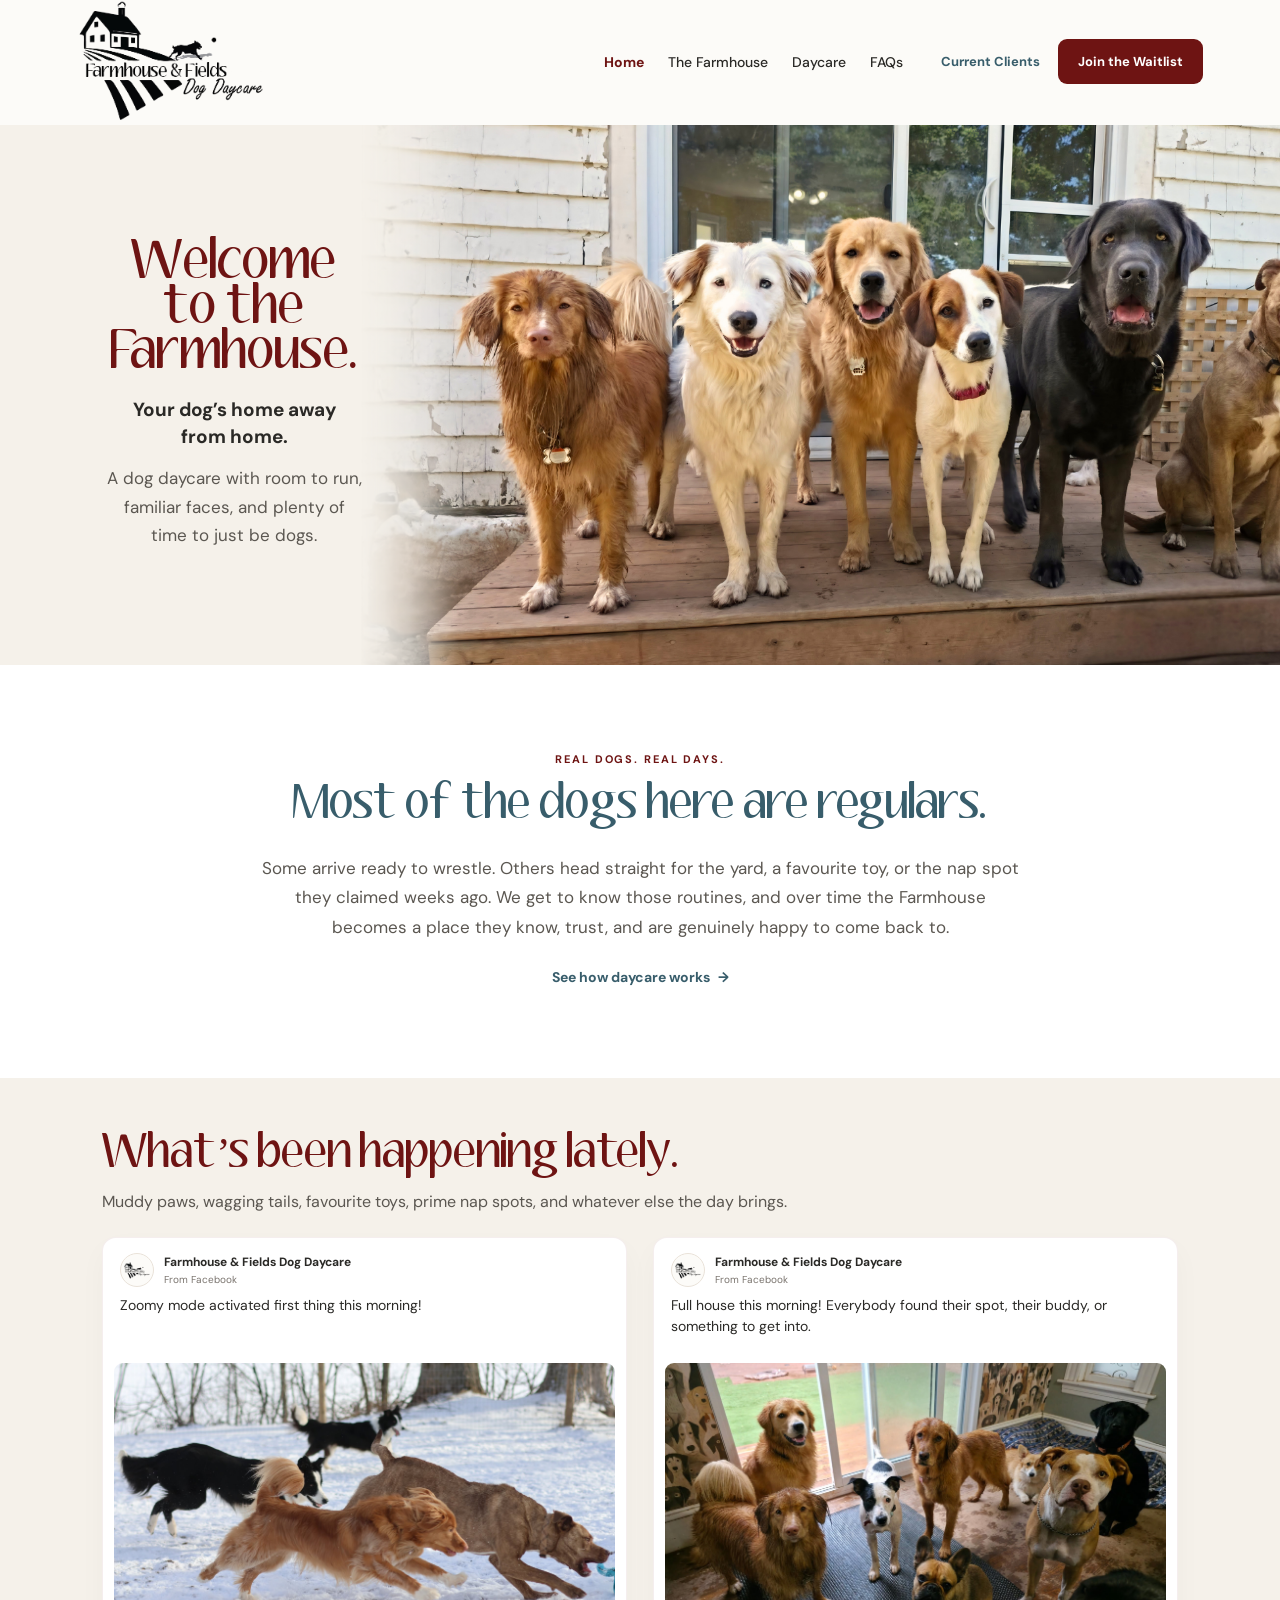
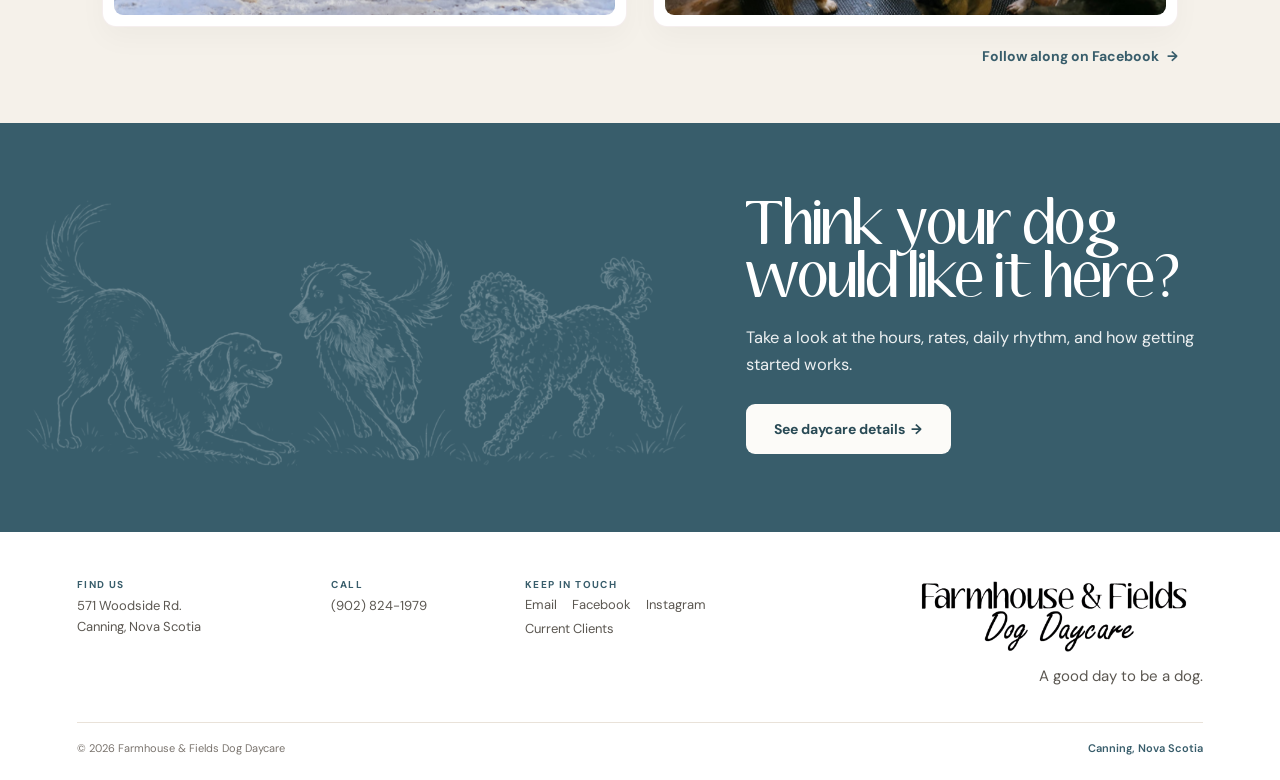
==== index.html @ 459fa7ce "Final" ====
<!DOCTYPE html>
<html lang="en">
<head>
  <meta charset="UTF-8">

  <meta
    name="viewport"
    content="width=device-width, initial-scale=1.0"
  >

  <title>Farmhouse & Fields Dog Daycare | Canning, Nova Scotia</title>

  <meta
    name="description"
    content="Farmhouse & Fields Dog Daycare in Canning, Nova Scotia. Your dog's home away from home, with room to run, familiar faces, and plenty of time to just be dogs."
  >

  <link rel="preconnect" href="https://fonts.googleapis.com">
  <link rel="preconnect" href="https://fonts.gstatic.com" crossorigin>

  <link
    href="https://fonts.googleapis.com/css2?family=DM+Sans:opsz,wght@9..40,400;9..40,500;9..40,600;9..40,700&display=swap"
    rel="stylesheet"
  >

  <style>

    /* =========================================================
       BRAND
    ========================================================= */

    @font-face {
      font-family: "Aubrey";
      src: url("fonts/AUBREY1__.woff2") format("woff2");
      font-style: normal;
      font-weight: 400;
      font-display: swap;
    }

    :root {
      --wine: #6E1413;
      --wine-dark: #55100F;

      --river: #385D6B;
      --river-dark: #294A55;

      --oat: #E7DDCD;
      --oat-soft: #F5F1EA;

      --warm-white: #FCFBF8;
      --white: #FFFFFF;

      --ink: #2A2926;
      --body: #5B5751;
      --muted: #7A746E;

      --border: #E9E2D9;

      --max: 1320px;
    }


    /* =========================================================
       RESET
    ========================================================= */

    * {
      box-sizing: border-box;
    }

    html {
      scroll-behavior: smooth;
    }

    body {
      margin: 0;

      background: var(--warm-white);
      color: var(--ink);

      font-family: "DM Sans", sans-serif;
      font-size: 16px;

      -webkit-font-smoothing: antialiased;
      text-rendering: optimizeLegibility;
    }

    img {
      display: block;
      max-width: 100%;
    }

    a {
      color: inherit;
    }

    button {
      font: inherit;
    }

    .container {
      width: min(88%, var(--max));
      margin: 0 auto;
    }


    /* =========================================================
       SHARED
    ========================================================= */

    .eyebrow {
      margin: 0 0 16px;

      color: var(--river);

      font-size: 11px;
      line-height: 1.2;
      font-weight: 700;

      letter-spacing: 0.17em;
      text-transform: uppercase;
    }

    .text-link {
      display: inline-flex;
      align-items: center;
      gap: 8px;

      color: var(--river);

      font-size: 14px;
      font-weight: 700;

      text-decoration: none;
    }

    .text-link span {
      transition: transform 0.18s ease;
    }

    .text-link:hover,
    .text-link:focus-visible {
      color: var(--wine);
    }

    .text-link:hover span,
    .text-link:focus-visible span {
      transform: translateX(4px);
    }


    /* =========================================================
       HEADER
    ========================================================= */

    .site-header {
      position: sticky;
      top: 0;
      z-index: 1000;

      background: rgba(252, 251, 248, 0.98);

      border-bottom: 1px solid transparent;

      transition:
        border-color 0.2s ease,
        box-shadow 0.2s ease;
    }

    .site-header.scrolled {
      border-color: rgba(233, 226, 217, 0.92);

      box-shadow:
        0 7px 25px rgba(42, 41, 38, 0.045);
    }

    .nav-wrap {
      width: min(88%, var(--max));
      min-height: 98px;

      margin: 0 auto;

      display: flex;
      align-items: center;
      gap: 28px;

      transition: min-height 0.2s ease;
    }

    .site-header.scrolled .nav-wrap {
      min-height: 80px;
    }

    .brand-logo {
      flex: 0 0 auto;

      display: flex;
      align-items: center;

      text-decoration: none;
    }

    .brand-logo img {
      width: 190px;
      height: auto;

      transition: width 0.2s ease;
    }

    .site-header.scrolled .brand-logo img {
      width: 170px;
    }


    /* =========================================================
       DESKTOP NAV
    ========================================================= */

    .main-nav {
      margin-left: auto;

      display: flex;
      align-items: center;
      gap: 4px;
    }

    .nav-link {
      padding: 11px 10px;

      color: var(--ink);

      font-size: 14px;
      font-weight: 500;

      text-decoration: none;
    }

    .nav-link:hover,
    .nav-link:focus-visible,
    .nav-link.active {
      color: var(--wine);
      font-weight: 700;
    }

    .nav-actions {
      display: flex;
      align-items: center;
      gap: 18px;
    }

    .client-link {
      color: var(--river);

      font-size: 13px;
      font-weight: 700;

      text-decoration: none;
      white-space: nowrap;
    }

    .client-link:hover,
    .client-link:focus-visible {
      color: var(--wine);
    }

    .waitlist-button {
      min-height: 45px;
      padding: 0 20px;

      display: inline-flex;
      align-items: center;
      justify-content: center;

      border-radius: 9px;

      background: var(--wine);
      color: #fff;

      font-size: 13px;
      font-weight: 700;

      text-decoration: none;
      white-space: nowrap;

      transition:
        background 0.18s ease,
        transform 0.18s ease;
    }

    .waitlist-button:hover,
    .waitlist-button:focus-visible {
      background: var(--wine-dark);
      transform: translateY(-1px);
    }


    /* =========================================================
       MOBILE NAV
    ========================================================= */

    .menu-toggle {
      display: none;

      width: 44px;
      height: 44px;

      margin-left: auto;
      padding: 0;

      border: 0;
      background: transparent;

      cursor: pointer;

      align-items: center;
      justify-content: center;
      flex-direction: column;

      gap: 5px;
    }

    .menu-toggle span {
      width: 21px;
      height: 2px;

      border-radius: 10px;

      background: var(--ink);

      transition:
        transform 0.22s ease,
        opacity 0.22s ease;
    }

    .menu-toggle.open span:nth-child(1) {
      transform: translateY(7px) rotate(45deg);
    }

    .menu-toggle.open span:nth-child(2) {
      opacity: 0;
    }

    .menu-toggle.open span:nth-child(3) {
      transform: translateY(-7px) rotate(-45deg);
    }

    .mobile-menu {
      max-height: 0;
      overflow: hidden;
      opacity: 0;

      background: var(--warm-white);

      transition:
        max-height 0.35s ease,
        opacity 0.22s ease;
    }

    .mobile-menu.open {
      max-height: 700px;
      opacity: 1;
    }

    .mobile-menu-inner {
      width: 89%;
      margin: 0 auto;
      padding: 5px 0 28px;
    }

    .mobile-menu a {
      display: block;

      padding: 15px 2px;

      border-bottom: 1px solid var(--border);

      color: var(--ink);

      font-size: 17px;
      font-weight: 500;

      text-decoration: none;
    }

    .mobile-menu .mobile-client {
      margin-top: 8px;

      border-bottom: 0;

      color: var(--river);
      font-weight: 700;
    }

    .mobile-menu .mobile-waitlist {
      margin-top: 8px;
      padding: 15px 20px;

      border: 0;
      border-radius: 10px;

      background: var(--wine);
      color: #fff;

      text-align: center;
      font-weight: 700;
    }


    /* =========================================================
       HERO
    ========================================================= */

    .home-hero {
      position: relative;

      min-height: 540px;

      overflow: hidden;

      background: var(--oat-soft);
    }

    .hero-image-wrap {
      position: absolute;
      inset: 0;

      overflow: hidden;
    }

    .hero-image {
      width: 100%;
      height: 100%;

      object-fit: cover;
      object-position: center 48%;
    }

    .hero-copy {
      position: relative;
      z-index: 2;

      width: min(88%, var(--max));
      min-height: 540px;

      margin: 0 auto;

      display: flex;
      align-items: center;
    }

    .hero-copy-inner {
      width: 28%;
      max-width: 340px;

      padding: 48px 0;

      text-align: center;
    }

    .hero-title {
      margin: 0;

      color: var(--wine);

      font-family: "Aubrey", serif;
      font-size: clamp(48px, 3.45vw, 59px);
      font-weight: 400;
      line-height: 0.94;
    }

    .hero-title span,
    .hero-tagline span,
    .hero-description span {
      display: block;
    }

    .hero-tagline {
      margin: 22px 0 0;

      color: var(--ink);

      font-size: 19px;
      line-height: 1.4;
      font-weight: 700;
    }

    .hero-description {
      max-width: 325px;

      margin: 14px auto 0;

      color: var(--body);

      font-size: 17px;
      line-height: 1.67;
    }


    /* =========================================================
       REGULARS
    ========================================================= */

    .regulars-section {
      padding: 88px 0 92px;

      background: #fff;

      scroll-margin-top: 95px;
    }

    .regulars-inner {
      width: min(88%, 1100px);

      margin: 0 auto;

      text-align: center;
    }

    .regulars-section .eyebrow {
      margin-bottom: 17px;

      color: var(--wine);
    }

    .regulars-title {
      max-width: 1000px;

      margin: 0 auto;

      color: var(--river);

      font-family: "Aubrey", serif;
      font-size: clamp(43px, 3vw, 51px);
      font-weight: 400;
      line-height: 1;

      white-space: nowrap;
    }

    .regulars-story {
      max-width: 760px;

      margin: 28px auto 0;
    }

    .regulars-story p {
      margin: 0;

      color: var(--body);

      font-size: 17px;
      line-height: 1.75;
    }

    .regulars-link {
      margin-top: 25px;

      display: flex;
      justify-content: center;
    }


    /* =========================================================
       SOCIAL
    ========================================================= */

    .social-section {
      padding: 56px 0 58px;

      background: var(--oat-soft);

      scroll-margin-top: 95px;
    }

    .social-heading {
      width: min(84%, 1120px);

      margin: 0 auto 23px;
    }

    .social-heading .eyebrow {
      margin-bottom: 11px;
    }

    .social-title {
      max-width: 720px;

      margin: 0;

      color: var(--wine);

      font-family: "Aubrey", serif;
      font-size: clamp(42px, 3.2vw, 51px);
      font-weight: 400;
      line-height: 0.97;
    }

    .social-description {
      max-width: 720px;

      margin: 14px 0 0;

      color: var(--body);

      font-size: 16px;
      line-height: 1.6;
    }


    /* =========================================================
       SOCIAL CARDS
    ========================================================= */

    .social-grid {
      width: min(84%, 1120px);

      margin: 0 auto;

      display: grid;
      grid-template-columns: repeat(2, minmax(0, 1fr));

      gap: 26px;

      align-items: stretch;
    }

    .social-post {
      height: 390px;

      display: grid;

      grid-template-rows:
        auto
        68px
        minmax(0, 1fr);

      overflow: hidden;

      border: 1px solid rgba(110, 20, 19, 0.07);
      border-radius: 14px;

      background: #fff;

      box-shadow:
        0 12px 28px rgba(42, 41, 38, 0.03);
    }

    .social-post:nth-child(2) {
      margin-top: 0 !important;
    }

    .social-head {
      padding: 15px 17px 8px;

      display: flex;
      align-items: center;

      gap: 10px;
    }

    .social-avatar {
      width: 34px;
      height: 34px;

      flex: 0 0 34px;

      display: flex;
      align-items: center;
      justify-content: center;

      overflow: hidden;

      border: 1px solid var(--border);
      border-radius: 50%;

      background: var(--warm-white);
    }

    .social-avatar img {
      width: 26px;
      height: auto;
    }

    .social-name {
      margin: 0;

      color: var(--ink);

      font-size: 12px;
      font-weight: 700;
      line-height: 1.3;
    }

    .social-source {
      margin: 2px 0 0;

      color: var(--muted);

      font-size: 10px;
      line-height: 1.3;
    }

    .social-caption {
      margin: 0;

      padding: 0 17px 10px;

      display: flex;
      align-items: flex-start;

      color: var(--ink);

      font-size: 14px;
      line-height: 1.45;
    }

    .social-image {
      width: calc(100% - 22px);
      height: calc(100% - 11px);

      margin: 0 11px 11px;

      overflow: hidden;

      border-radius: 9px;
    }

    .social-image img {
      width: 100%;
      height: 100%;

      object-fit: cover;
    }

    .social-bottom-link {
      width: min(84%, 1120px);

      margin: 20px auto 0;

      display: flex;
      justify-content: flex-end;
    }


    /* =========================================================
       CTA
    ========================================================= */

    .final-cta {
      position: relative;

      overflow: hidden;

      background: var(--river);
      color: #fff;

      scroll-margin-top: 95px;
    }

    .final-cta-inner {
      position: relative;
      z-index: 3;

      width: min(88%, 1180px);
      min-height: 340px;

      margin: 0 auto;
      padding: 44px 0;

      display: grid;
      grid-template-columns: minmax(0, 1.05fr) minmax(420px, 0.95fr);
      gap: 42px;
      align-items: center;
    }

    .final-cta-art {
      min-width: 0;
      display: flex;
      align-items: flex-end;
      justify-content: flex-start;
      align-self: stretch;
    }

    .final-cta-copy {
      max-width: 560px;
      min-width: 0;
    }

    .final-cta h2 {
      max-width: 560px;

      margin: 0;

      color: #fff;

      font-family: "Aubrey", serif;
      font-size: clamp(46px, 3.2vw, 57px);
      font-weight: 400;
      line-height: 0.98;
    }

    .final-cta h2 span {
      display: block;
    }

    .final-cta p {
      max-width: 620px;

      margin: 17px 0 0;

      color: rgba(255, 255, 255, 0.9);

      font-size: 16px;
      line-height: 1.65;
    }

    .final-cta-actions {
      width: fit-content;

      margin-top: 24px;

      display: block;
    }

    .cta-button {
      width: auto;
      min-width: 185px;
      min-height: 50px;
      padding: 0 20px;

      display: inline-flex;
      align-items: center;
      justify-content: center;

      border-radius: 9px;

      background: var(--warm-white);
      color: var(--river-dark);

      font-size: 14px;
      font-weight: 700;

      text-decoration: none;
      white-space: nowrap;

      transition:
        background 0.18s ease,
        transform 0.18s ease;
    }

    .cta-button:hover,
    .cta-button:focus-visible {
      background: #fff;

      transform: translateY(-1px);
    }

    .cta-link {
      width: 100%;
      min-height: 46px;
      padding: 0 18px;

      display: inline-flex;
      align-items: center;
      justify-content: center;
      gap: 8px;

      border: 1px solid rgba(255,255,255,0.30);
      border-radius: 9px;

      color: #fff;

      font-size: 14px;
      font-weight: 700;

      text-decoration: none;
      white-space: nowrap;
    }

    .cta-link span {
      transition: transform 0.18s ease;
    }

    .cta-link:hover,
    .cta-link:focus-visible {
      background: rgba(255,255,255,0.08);
    }

    .cta-link:hover span,
    .cta-link:focus-visible span {
      transform: translateX(4px);
    }


    /* =========================================================
       CTA DOG ART
    ========================================================= */

    .cta-dogs {
      width: 100%;
      max-width: 610px;
      height: auto;

      margin: 0 0 -8px -18px;

      opacity: 0.32;
      filter: brightness(0) invert(1);

      pointer-events: none;
      user-select: none;
    }


    /* =========================================================
       FOOTER
    ========================================================= */

    .site-footer {
      padding: 46px 0 25px;

      background: #fff;
    }

    .footer-main {
      display: grid;
      grid-template-columns: 1.65fr 0.85fr;

      gap: 90px;

      align-items: start;
    }

    .footer-brand {
      justify-self: end;
      text-align: right;
    }

    .footer-brand-logo {
      width: 250px;
      height: auto;

      margin-left: auto;
    }

    .footer-tagline {
      margin: 18px 0 0;

      color: var(--ink);

      font-family: "DM Sans", sans-serif;
      font-size: 18px;
      font-weight: 600;
      line-height: 1.35;
    }

    .footer-details {
      display: grid;
      grid-template-columns: 1.1fr 0.8fr 1.2fr;

      gap: 30px;
    }

    .footer-detail-label {
      display: block;

      margin-bottom: 5px;

      color: var(--river);

      font-size: 10px;
      font-weight: 700;

      letter-spacing: 0.14em;
      text-transform: uppercase;
    }

    .footer-detail-value,
    .footer-detail-value a {
      color: var(--body);

      font-size: 13px;
      line-height: 1.55;

      text-decoration: none;
    }

    .footer-detail-value a:hover,
    .footer-detail-value a:focus-visible {
      color: var(--wine);
    }

    .footer-links {
      display: flex;
      flex-wrap: wrap;

      gap: 7px 15px;
    }

    .footer-links a {
      color: var(--body);

      font-size: 13px;

      text-decoration: none;
    }

    .footer-links a:hover,
    .footer-links a:focus-visible {
      color: var(--wine);
    }

    .footer-bottom {
      margin-top: 34px;
      padding-top: 18px;

      display: flex;
      justify-content: space-between;

      gap: 20px;

      border-top: 1px solid var(--border);

      color: var(--muted);

      font-size: 11px;
    }

    .footer-bottom-location {
      color: var(--river);
      font-weight: 600;
    }


    /* =========================================================
       LAPTOP
    ========================================================= */

    @media (max-width: 1120px) {

      .main-nav,
      .nav-actions {
        display: none;
      }

      .menu-toggle {
        display: flex;
      }

      .nav-wrap,
      .site-header.scrolled .nav-wrap {
        min-height: 82px;
      }

      .brand-logo img,
      .site-header.scrolled .brand-logo img {
        width: 170px;
      }

      .hero-copy-inner {
        width: 31%;
      }

      .regulars-title {
        white-space: normal;
      }

      .regulars-inner,
      .social-heading,
      .social-grid,
      .social-bottom-link {
        width: 88%;
      }

      .social-post {
        height: 370px;
      }

      .final-cta-inner {
        width: 88%;
        grid-template-columns: minmax(0, 1fr) minmax(390px, 0.95fr);
        gap: 34px;
      }

      .cta-dogs {
        max-width: 540px;
        margin-left: -28px;
        opacity: 0.29;
      }

      .footer-main {
        gap: 55px;
      }

      .footer-details {
        grid-template-columns: 1fr 1fr;
      }

    }


    /* =========================================================
       TABLET
    ========================================================= */

    @media (max-width: 830px) {

      .home-hero {
        min-height: auto;

        display: flex;
        flex-direction: column;

        background: var(--oat-soft);
      }

      .hero-copy {
        order: 1;

        width: 88%;
        min-height: auto;

        padding: 50px 0 42px;

        justify-content: center;
      }

      .hero-copy-inner {
        width: 100%;
        max-width: 520px;

        padding: 0;
      }

      .hero-title {
        font-size: 57px;
      }

      .hero-image-wrap {
        order: 2;

        position: relative;
        inset: auto;

        width: 100%;
        height: 380px;
      }

      .hero-image {
        object-fit: cover;
        object-position: 68% center;
      }

      .regulars-section {
        padding: 78px 0 82px;
      }

      .regulars-inner {
        width: 86%;
      }

      .regulars-title {
        white-space: normal;
      }

      .social-heading,
      .social-grid,
      .social-bottom-link {
        width: 86%;
      }

      .social-grid {
        grid-template-columns: repeat(2, minmax(0, 1fr));

        gap: 18px;
      }

      .social-post {
        height: 360px;
      }

      .final-cta-inner {
        width: 82%;
        min-height: 0;

        padding: 48px 0 0;

        grid-template-columns: 1fr;
        gap: 24px;
      }

      .final-cta-copy {
        max-width: 620px;
      }

      .final-cta-art {
        order: 2;
        justify-content: center;
      }

      .cta-dogs {
        width: min(92vw, 560px);
        max-width: none;
        margin: 0 auto -8px;
        opacity: 0.25;
      }

      .footer-main {
        grid-template-columns: 1fr;

        gap: 34px;
      }

      .footer-brand {
        order: -1;
        justify-self: start;
        text-align: left;
      }

      .footer-brand-logo {
        margin-left: 0;
      }

      .footer-details {
        max-width: 700px;

        grid-template-columns: 1fr 1fr;
      }

    }


    /* =========================================================
       MOBILE
    ========================================================= */

    @media (max-width: 620px) {

      .container,
      .nav-wrap {
        width: 89%;
      }

      .nav-wrap,
      .site-header.scrolled .nav-wrap {
        min-height: 72px;
      }

      .brand-logo img,
      .site-header.scrolled .brand-logo img {
        width: 145px;
      }


      /* HERO */

      .hero-copy {
        width: 89%;

        padding: 40px 0 34px;
      }

      .hero-copy-inner {
        max-width: 330px;
      }

      .hero-title {
        font-size: 49px;
      }

      .hero-tagline {
        margin-top: 19px;

        font-size: 18px;
      }

      .hero-description {
        margin-top: 12px;

        font-size: 16px;
        line-height: 1.62;
      }

      .hero-image-wrap {
        height: clamp(245px, 67vw, 290px);
      }

      .hero-image {
        width: 100%;
        height: 100%;

        object-fit: cover;
        object-position: 77% center;
      }


      /* REGULARS */

      .regulars-section {
        padding: 64px 0 68px;

        scroll-margin-top: 76px;
      }

      .regulars-inner {
        width: 89%;

        text-align: left;
      }

      .regulars-section .eyebrow {
        margin-bottom: 12px;
      }

      .regulars-title {
        font-size: 40px;
        line-height: 0.98;

        white-space: normal;
      }

      .regulars-story {
        margin-top: 22px;
      }

      .regulars-story p {
        font-size: 16px;
        line-height: 1.68;
      }

      .regulars-link {
        margin-top: 22px;

        justify-content: flex-start;
      }


      /* SOCIAL */

      .social-section {
        padding: 52px 0 56px;

        scroll-margin-top: 76px;
      }

      .social-heading,
      .social-grid,
      .social-bottom-link {
        width: 89%;
      }

      .social-heading {
        margin-bottom: 20px;
      }

      .social-title {
        font-size: 41px;
        line-height: 0.98;
      }

      .social-description {
        margin-top: 13px;

        font-size: 16px;
        line-height: 1.6;
      }

      .social-grid {
        grid-template-columns: 1fr;

        gap: 18px;
      }

      .social-post {
        height: auto;

        grid-template-rows:
          auto
          auto
          210px;
      }

      .social-caption {
        padding-bottom: 13px;
      }

      .social-image {
        height: 199px;
      }

      .social-bottom-link {
        margin-top: 19px;

        justify-content: flex-start;
      }


      /* CTA */

      .final-cta {
        scroll-margin-top: 76px;
      }

      .final-cta-inner {
        width: 89%;

        min-height: 0;

        padding: 44px 0 0;

        display: grid;
        grid-template-columns: 1fr;
        gap: 22px;
      }

      .final-cta-copy {
        width: 100%;
        max-width: 350px;
      }

      .final-cta h2 {
        max-width: 340px;

        font-size: 39px;
        line-height: 1;

        letter-spacing: -0.01em;
      }

      .final-cta h2 span {
        display: inline;
      }

      .final-cta p {
        max-width: 335px;

        margin-top: 16px;

        font-size: 16px;
        line-height: 1.6;
      }

      .final-cta-actions {
        width: 100%;

        margin-top: 22px;

        display: block;
      }

      .cta-button {
        width: 100%;
      }


      /* MOBILE DOG ART */

      .cta-dogs {
        width: 118%;
        max-width: none;

        margin: 0 0 -6px -9%;

        opacity: 0.24;
      }


      /* FOOTER */

      .site-footer {
        padding: 38px 0 23px;
      }

      .footer-main {
        gap: 28px;
      }

      .footer-brand-logo {
        width: 225px;
      }

      .footer-tagline {
        margin-top: 15px;

        font-size: 17px;
      }

      .footer-details {
        grid-template-columns: 1fr 1fr;

        gap: 22px 18px;
      }

      .footer-details > div:last-child {
        grid-column: 1 / -1;
      }

      .footer-links {
        gap: 7px 14px;
      }

      .footer-bottom {
        margin-top: 27px;
        padding-top: 16px;

        flex-direction: column;

        gap: 6px;

        align-items: flex-start;
      }

    }


    /* =========================================================
       VERY SMALL MOBILE
    ========================================================= */

    @media (max-width: 390px) {

      .hero-title {
        font-size: 45px;
      }

      .regulars-title {
        font-size: 37px;
      }

      .social-title {
        font-size: 38px;
      }

      .final-cta h2 {
        font-size: 37px;
      }

      .footer-details {
        grid-template-columns: 1fr;
      }

      .footer-details > div:last-child {
        grid-column: auto;
      }

    }



    /* =========================================================
       CTA FINISHING TUNES
       Keep the narrow-desktop version intact, but give very wide
       screens and phones their own composition.
    ========================================================= */

    @media (min-width: 1280px) {

      .final-cta-inner {
        width: min(90%, 1320px);
        min-height: 370px;

        grid-template-columns:
          minmax(0, 1.16fr)
          minmax(470px, 0.84fr);

        gap: 54px;
      }

      .final-cta-art {
        justify-content: center;
      }

      .cta-dogs {
        width: 108%;
        max-width: 700px;

        margin:
          0
          0
          -10px
          -7%;

        opacity: 0.31;
      }

      .final-cta-copy {
        max-width: 575px;
      }

      .final-cta h2 {
        max-width: 575px;

        font-size: clamp(
          54px,
          3.25vw,
          62px
        );
      }

      .final-cta p {
        max-width: 500px;

        font-size: 16.5px;
      }

      .final-cta-actions {
        margin-top: 26px;
      }

      .cta-button {
        min-width: 205px;
      }

    }


    @media (max-width: 620px) {

      .final-cta-inner {
        width: 89%;

        padding:
          42px
          0
          0;

        gap: 26px;
      }

      .final-cta-copy {
        width: 100%;
        max-width: none;

        margin: 0 auto;

        text-align: center;
      }

      .final-cta h2 {
        max-width: 335px;

        margin: 0 auto;

        font-size: 42px;
        line-height: 0.98;
      }

      .final-cta h2 span {
        display: block;
      }

      .final-cta p {
        max-width: 330px;

        margin:
          16px
          auto
          0;

        font-size: 16px;
        line-height: 1.58;
      }

      .final-cta-actions {
        width: auto;

        margin:
          22px
          auto
          0;

        display: flex;
        justify-content: center;
      }

      .cta-button {
        width: auto;
        min-width: 215px;
      }

      .final-cta-art {
        width: 100%;

        justify-content: center;

        overflow: visible;
      }

      .cta-dogs {
        width: 128%;
        max-width: 520px;

        margin:
          0
          -14%
          -6px;

        opacity: 0.27;
      }

    }


    @media (max-width: 390px) {

      .final-cta h2 {
        max-width: 305px;

        font-size: 38px;
      }

      .final-cta p {
        max-width: 305px;
      }

      .cta-dogs {
        width: 136%;

        margin-left: -18%;
        margin-right: -18%;
      }

    }


    /* =========================================================
       ACCESSIBILITY
    ========================================================= */

    a:focus-visible,
    button:focus-visible {
      outline: 3px solid rgba(56, 93, 107, 0.42);
      outline-offset: 4px;
    }

    @media (prefers-reduced-motion: reduce) {

      *,
      *::before,
      *::after {
        scroll-behavior: auto !important;
        transition: none !important;
      }

    }

  
    /* FINAL SHARED FOOTER */
    .footer-main {
      display: grid !important;
      grid-template-columns: 1.65fr 0.85fr !important;
      gap: 76px !important;
      align-items: start !important;
    }

    .footer-brand {
      justify-self: end !important;
      text-align: right !important;
    }

    .footer-brand-logo {
      width: 300px !important;
      max-width: 100% !important;
      height: auto !important;
      margin-left: auto !important;
    }

    .footer-tagline {
      margin: 13px 0 0 !important;
      color: var(--body) !important;
      font-family: "DM Sans", sans-serif !important;
      font-size: 15px !important;
      font-weight: 400 !important;
      line-height: 1.45 !important;
    }

    @media (max-width: 830px) {
      .footer-main {
        grid-template-columns: 1fr !important;
        gap: 30px !important;
      }
      .footer-brand {
        order: -1;
        justify-self: start !important;
        text-align: left !important;
      }
      .footer-brand-logo {
        width: 250px !important;
        margin-left: 0 !important;
      }
    }

    @media (max-width: 620px) {
      .footer-brand-logo { width: 235px !important; }
      .footer-tagline { font-size: 14px !important; }
    }


    /* =========================================================
       DOG ART ALIGNMENT — CONSISTENT TEAL SECTIONS
    ========================================================= */
    @media (min-width: 761px) {
      .cta-dogs {
        margin-bottom: -18px;
      }
    }

    @media (max-width: 760px) {
      .cta-dogs {
        margin-bottom: -14px;
      }
    }

  

    /* =========================================================
       MOBILE FOOTER — FINAL POLISH
    ========================================================= */
    @media (max-width: 830px) {
      .site-footer {
        padding: 34px 0 22px !important;
      }

      .footer-main {
        grid-template-columns: 1fr !important;
        gap: 26px !important;
      }

      .footer-brand {
        order: -1 !important;
        width: 100% !important;
        justify-self: center !important;
        text-align: center !important;
      }

      .footer-brand-logo {
        width: 250px !important;
        max-width: 78vw !important;
        margin: 0 auto !important;
      }

      .footer-tagline {
        margin: 10px 0 0 !important;
        text-align: center !important;
        font-size: 14px !important;
        font-weight: 400 !important;
      }

      .footer-details {
        width: 100% !important;
        max-width: 520px !important;
        margin: 0 auto !important;
        grid-template-columns: 1fr 1fr !important;
        gap: 20px 24px !important;
      }

      .footer-details > div:last-child {
        grid-column: 1 / -1 !important;
        text-align: center !important;
      }

      .footer-details > div:last-child .footer-links {
        justify-content: center !important;
      }

      .footer-bottom {
        margin-top: 24px !important;
        padding-top: 15px !important;
        flex-direction: column !important;
        gap: 5px !important;
        align-items: center !important;
        text-align: center !important;
      }
    }

    @media (max-width: 430px) {
      .footer-brand-logo {
        width: 235px !important;
      }

      .footer-details {
        gap: 18px 14px !important;
      }

      .footer-detail-value,
      .footer-detail-value a,
      .footer-links a {
        font-size: 12px !important;
      }
    }

  
    /* =========================================================
       HOMEPAGE NOTICE
    ========================================================= */
    .site-notice{padding:11px 4%;color:#fff;text-align:center;font-size:14px;font-weight:700;line-height:1.45}.site-notice.notice-wine{background:var(--wine)}.site-notice.notice-river{background:var(--river)}.site-notice[hidden]{display:none!important}
    @media(max-width:760px){.site-notice{padding:10px 6%;font-size:12px}}

  </style>
</head>


<body>


  <!-- =======================================================
       HEADER
  ======================================================== -->

  <header
    class="site-header"
    id="siteHeader"
  >

    <div class="nav-wrap">

      <a
        href="index.html"
        class="brand-logo"
        aria-label="Farmhouse & Fields Dog Daycare home"
      >
        <img
          src="assets/farmhouseandfieldslogo.png"
          alt="Farmhouse & Fields Dog Daycare"
        >
      </a>


      <nav
        class="main-nav"
        aria-label="Main navigation"
      >

        <a
          href="index.html"
          class="nav-link active"
          aria-current="page"
        >
          Home
        </a>

        <a
          href="the-farmhouse.html"
          class="nav-link"
        >
          The Farmhouse
        </a>

        <a
          href="daycare.html"
          class="nav-link"
        >
          Daycare
        </a>

        <a
          href="faqs.html"
          class="nav-link"
        >
          FAQs
        </a>

      </nav>


      <div class="nav-actions">

        <a class="client-link" href="https://www.timetopet.com/portal" target="_blank" rel="noopener noreferrer">
          Current Clients
        </a>

        <a
          href="waitlist.html"
          class="waitlist-button"
        >
          Join the Waitlist
        </a>

      </div>


      <button
        class="menu-toggle"
        id="menuToggle"
        type="button"
        aria-expanded="false"
        aria-controls="mobileMenu"
        aria-label="Open menu"
      >
        <span></span>
        <span></span>
        <span></span>
      </button>

    </div>


    <div
      class="mobile-menu"
      id="mobileMenu"
    >

      <nav
        class="mobile-menu-inner"
        aria-label="Mobile navigation"
      >

        <a href="index.html">
          Home
        </a>

        <a href="the-farmhouse.html">
          The Farmhouse
        </a>

        <a href="daycare.html">
          Daycare
        </a>

        <a href="faqs.html">
          FAQs
        </a>

        <a class="mobile-client" href="https://www.timetopet.com/portal" target="_blank" rel="noopener noreferrer">
          Current Clients
        </a>

        <a
          href="waitlist.html"
          class="mobile-waitlist"
        >
          Join the Waitlist
        </a>

      </nav>

    </div>

  </header>

  <div class="site-notice notice-wine" data-site-if="notice.enabled" data-site-tone="notice.tone" hidden>
    <span data-site-text="notice.text">Important update</span>
  </div>


  <main>


    <!-- =====================================================
         HERO
    ====================================================== -->

    <section class="home-hero">

      <div class="hero-image-wrap">

        <img
          src="assets/doghero.png"
          alt="Dogs gathered together outside at Farmhouse & Fields Dog Daycare"
          class="hero-image"
        >

      </div>


      <div class="hero-copy">

        <div class="hero-copy-inner">

          <h1 class="hero-title">
            <span>Welcome</span>
            <span>to the</span>
            <span>Farmhouse.</span>
          </h1>

          <p class="hero-tagline">
            <span>Your dog’s home away</span>
            <span>from home.</span>
          </p>

          <p class="hero-description">
            <span>A dog daycare with room to run,</span>
            <span>familiar faces, and plenty of</span>
            <span>time to just be dogs.</span>
          </p>

        </div>

      </div>

    </section>


    <!-- =====================================================
         REGULARS
    ====================================================== -->

    <section class="regulars-section">

      <div class="regulars-inner">

        <p class="eyebrow">
          Real dogs. Real days.
        </p>

        <h2 class="regulars-title">
          Most of the dogs here are regulars.
        </h2>

        <div class="regulars-story">

          <p>
            Some arrive ready to wrestle. Others head straight for the yard, a favourite toy,
            or the nap spot they claimed weeks ago. We get to know those routines, and over
            time the Farmhouse becomes a place they know, trust, and are genuinely happy to
            come back to.
          </p>

          <div class="regulars-link">

            <a
              href="daycare.html"
              class="text-link"
            >
              See how daycare works
              <span aria-hidden="true">→</span>
            </a>

          </div>

        </div>

      </div>

    </section>


    <!-- =====================================================
         SOCIAL
    ====================================================== -->

    <section class="social-section">

      <div class="social-heading">

        <h2 class="social-title">
          What’s been happening lately.
        </h2>

        <p class="social-description">
          Muddy paws, wagging tails, favourite toys,
          prime nap spots, and whatever else the day brings.
        </p>

      </div>


      <div class="social-grid">


        <article class="social-post">

          <div class="social-head">

            <div class="social-avatar">

              <img
                src="assets/farmhouseandfieldslogo.png"
                alt=""
                aria-hidden="true"
              >

            </div>

            <div>

              <p class="social-name">
                Farmhouse & Fields Dog Daycare
              </p>

              <p class="social-source">
                From Facebook
              </p>

            </div>

          </div>


          <p class="social-caption" data-site-text="homepage.caption1">
            Zoomy mode activated first thing this morning!
          </p>


          <div class="social-image">

            <img
              src="assets/1.jpg"
              data-site-src="homepage.photo1"
              alt="Dogs playing together at Farmhouse & Fields Dog Daycare"
            >

          </div>

        </article>


        <article class="social-post">

          <div class="social-head">

            <div class="social-avatar">

              <img
                src="assets/farmhouseandfieldslogo.png"
                alt=""
                aria-hidden="true"
              >

            </div>

            <div>

              <p class="social-name">
                Farmhouse & Fields Dog Daycare
              </p>

              <p class="social-source">
                From Facebook
              </p>

            </div>

          </div>


          <p class="social-caption" data-site-text="homepage.caption2">
            Full house this morning! Everybody found their spot,
            their buddy, or something to get into.
          </p>


          <div class="social-image">

            <img
              src="assets/2.jpg"
              data-site-src="homepage.photo2"
              alt="A group of dogs together inside Farmhouse & Fields Dog Daycare"
            >

          </div>

        </article>

      </div>


      <div class="social-bottom-link">

        <a
          href="https://www.facebook.com/profile.php?id=61568074120165"
          data-site-href="contact.facebook"
          class="text-link"
          target="_blank"
          rel="noopener noreferrer"
        >
          Follow along on Facebook
          <span aria-hidden="true">→</span>
        </a>

      </div>

    </section>


    <!-- =====================================================
         CTA
    ====================================================== -->

    <section class="final-cta">

      <div class="final-cta-inner">

        <div class="final-cta-art">
          <img
            src="assets/dog3.png"
            alt=""
            class="cta-dogs"
            aria-hidden="true"
          >
        </div>

        <div class="final-cta-copy">

          <h2>
            <span>Think your dog</span>
            <span>would like it here?</span>
          </h2>

          <p>
            Take a look at the hours, rates, daily rhythm, and how getting started works.
          </p>

          <div class="final-cta-actions">
            <a
              href="daycare.html"
              class="cta-button"
            >
              See daycare details&nbsp; →
            </a>
          </div>

        </div>

      </div>

    </section>


  </main>


  <!-- =======================================================
       FOOTER
  ======================================================== -->

  <footer class="site-footer">
  <div class="container">
    <div class="footer-main">
      <div class="footer-details">
        <div>
          <span class="footer-detail-label">Find us</span>
          <div class="footer-detail-value"><span data-site-text="contact.address1">571 Woodside Rd.</span><br><span data-site-text="contact.address2">Canning, Nova Scotia</span></div>
        </div>
        <div>
          <span class="footer-detail-label">Call</span>
          <div class="footer-detail-value"><a href="tel:+19028241979" data-site-href="contact.phoneHref"><span data-site-text="contact.phoneDisplay">(902) 824-1979</span></a></div>
        </div>
        <div>
          <span class="footer-detail-label">Keep in touch</span>
          <div class="footer-links">
            <a href="mailto:farmhousefieldsdaycare@gmail.com" data-site-href="contact.email" data-site-href-prefix="mailto:">Email</a>
            <a href="https://www.facebook.com/profile.php?id=61568074120165" data-site-href="contact.facebook" target="_blank" rel="noopener noreferrer">Facebook</a>
            <a href="https://www.instagram.com/farmhousefieldsdogdaycare/" data-site-href="contact.instagram" target="_blank" rel="noopener noreferrer">Instagram</a>
            <a href="https://www.timetopet.com/portal" target="_blank" rel="noopener noreferrer">Current Clients</a>
          </div>
        </div>
      </div>

      <div class="footer-brand">
        <img src="assets/fandf2.png" alt="Farmhouse & Fields Dog Daycare" class="footer-brand-logo">
        <p class="footer-tagline">A good day to be a dog.</p>
      </div>
    </div>

    <div class="footer-bottom">
      <span>© <span id="currentYear"></span> Farmhouse &amp; Fields Dog Daycare</span>
      <span class="footer-bottom-location">Canning, Nova Scotia</span>
    </div>
  </div>
</footer>


  <!-- =======================================================
       JAVASCRIPT
  ======================================================== -->

    <script src="site-content.js"></script>
  <script src="site-runtime.js"></script>

<script>

    const menuToggle =
      document.getElementById("menuToggle");

    const mobileMenu =
      document.getElementById("mobileMenu");

    const siteHeader =
      document.getElementById("siteHeader");

    const currentYear =
      document.getElementById("currentYear");


    menuToggle.addEventListener("click", function () {

      const isOpen =
        mobileMenu.classList.toggle("open");

      menuToggle.classList.toggle(
        "open",
        isOpen
      );

      menuToggle.setAttribute(
        "aria-expanded",
        String(isOpen)
      );

      menuToggle.setAttribute(
        "aria-label",
        isOpen
          ? "Close menu"
          : "Open menu"
      );

    });


    mobileMenu
      .querySelectorAll("a")
      .forEach(function (link) {

        link.addEventListener("click", function () {

          mobileMenu.classList.remove("open");
          menuToggle.classList.remove("open");

          menuToggle.setAttribute(
            "aria-expanded",
            "false"
          );

          menuToggle.setAttribute(
            "aria-label",
            "Open menu"
          );

        });

      });


    function updateHeader() {

      siteHeader.classList.toggle(
        "scrolled",
        window.scrollY > 14
      );

    }


    updateHeader();


    window.addEventListener(
      "scroll",
      updateHeader,
      { passive: true }
    );


    currentYear.textContent =
      new Date().getFullYear();

  </script>


</body>
</html>
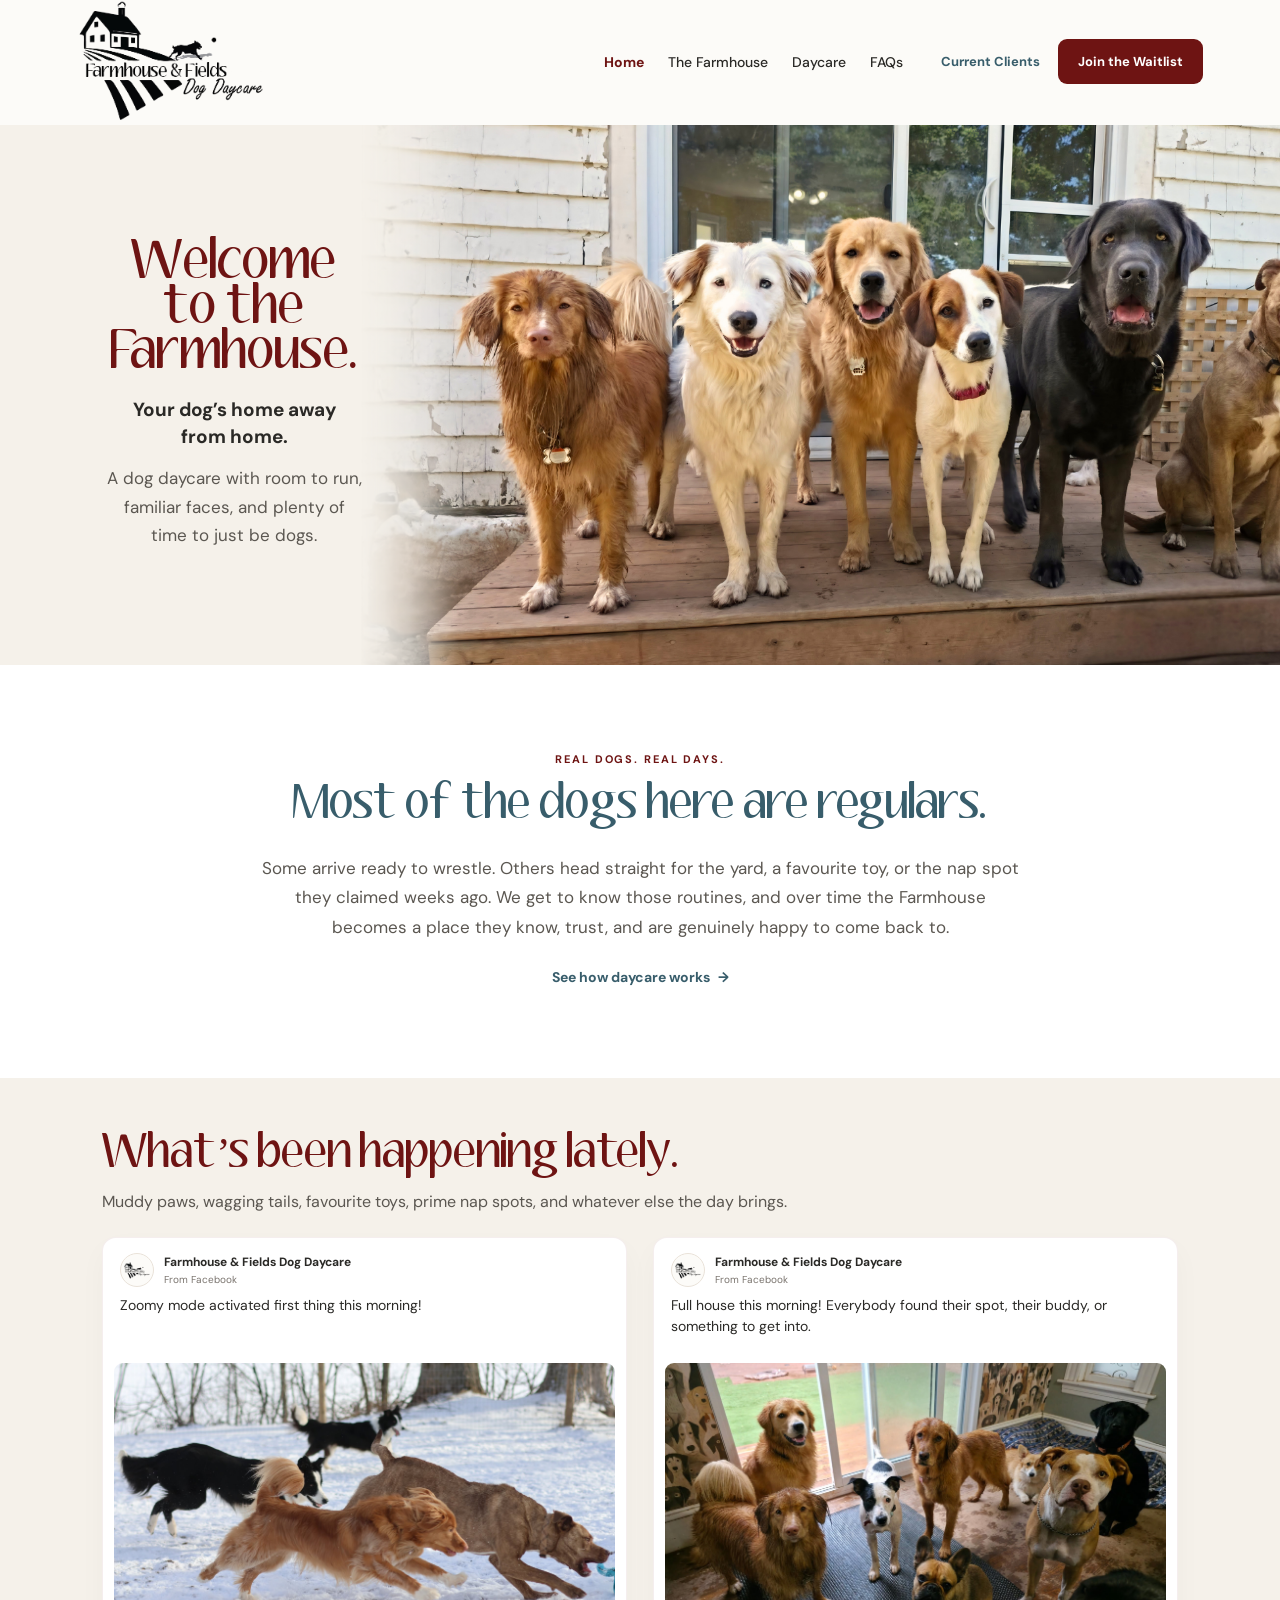
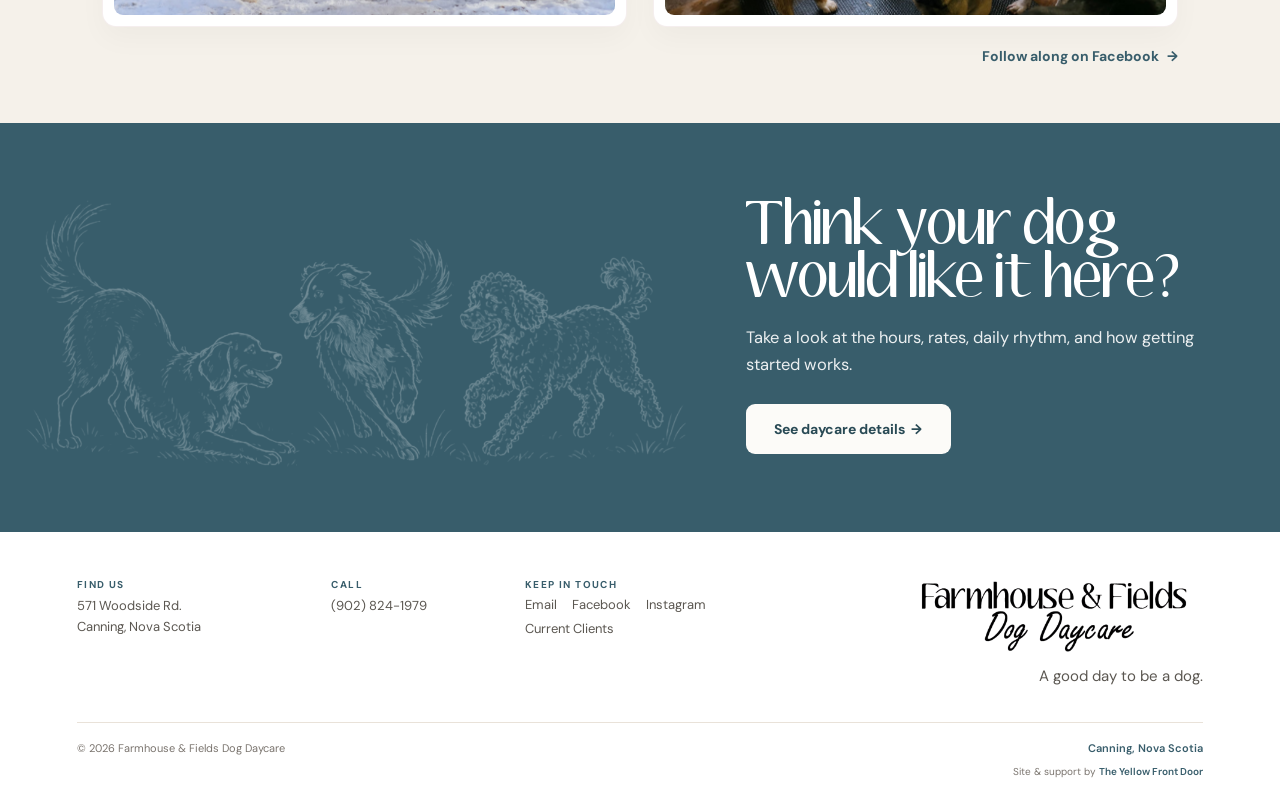
==== commit 0d0e7246: "Update index.html" ====
--- a/index.html
+++ b/index.html
@@ -10,10 +10,23 @@
 
   <title>Farmhouse & Fields Dog Daycare | Canning, Nova Scotia</title>
 
-  <meta
-    name="description"
-    content="Farmhouse & Fields Dog Daycare in Canning, Nova Scotia. Your dog's home away from home, with room to run, familiar faces, and plenty of time to just be dogs."
-  >
+  <meta name="description" content="Small-group dog daycare in Canning, Nova Scotia, with a familiar group of regular dogs, indoor and outdoor supervision, full and half days, and flexible booking for regular clients.">
+
+  
+  <!-- SEO START -->
+  <meta name="robots" content="index, follow, max-image-preview:large">
+  <link rel="canonical" href="https://farmhouseandfields.ca/">
+  <meta property="og:type" content="website">
+  <meta property="og:site_name" content="Farmhouse &amp; Fields Dog Daycare">
+  <meta property="og:title" content="Farmhouse & Fields Dog Daycare | Canning, Nova Scotia">
+  <meta property="og:description" content="Small-group dog daycare in Canning, Nova Scotia, with a familiar group of regular dogs, indoor and outdoor supervision, full and half days, and flexible booking for regular clients.">
+  <meta property="og:url" content="https://farmhouseandfields.ca/">
+  <meta property="og:image" content="https://farmhouseandfields.ca/assets/doghero.png">
+  <meta name="twitter:card" content="summary_large_image">
+  <meta name="twitter:title" content="Farmhouse & Fields Dog Daycare | Canning, Nova Scotia">
+  <meta name="twitter:description" content="Small-group dog daycare in Canning, Nova Scotia, with a familiar group of regular dogs, indoor and outdoor supervision, full and half days, and flexible booking for regular clients.">
+  <meta name="twitter:image" content="https://farmhouseandfields.ca/assets/doghero.png">
+  <!-- SEO END -->
 
   <link rel="preconnect" href="https://fonts.googleapis.com">
   <link rel="preconnect" href="https://fonts.gstatic.com" crossorigin>
@@ -1030,6 +1043,27 @@
       font-weight: 600;
     }
 
+    .site-credit {
+      margin-top: 10px;
+      color: var(--muted);
+      font-size: 10px;
+      line-height: 1.4;
+      text-align: right;
+    }
+
+    .site-credit a {
+      color: var(--river);
+      font-weight: 600;
+      text-decoration: none;
+    }
+
+    .site-credit a:hover,
+    .site-credit a:focus-visible {
+      color: var(--wine);
+      text-decoration: underline;
+      text-underline-offset: 2px;
+    }
+
 
     /* =========================================================
        LAPTOP
@@ -1057,7 +1091,27 @@
       }
 
       .hero-copy-inner {
-        width: 31%;
+        width: 34%;
+        max-width: 300px;
+      }
+
+      /* Keep the hero copy clear of the dogs on narrow desktop/laptop screens. */
+      .hero-title {
+        font-size: clamp(45px, 4.7vw, 52px);
+      }
+
+      .hero-tagline {
+        font-size: 17px;
+      }
+
+      .hero-description {
+        max-width: 290px;
+        font-size: 15.5px;
+        line-height: 1.58;
+      }
+
+      .hero-image {
+        object-position: 64% 48%;
       }
 
       .regulars-title {
@@ -1870,6 +1924,11 @@
         align-items: center !important;
         text-align: center !important;
       }
+
+      .site-credit {
+        margin-top: 9px !important;
+        text-align: center !important;
+      }
     }
 
     @media (max-width: 430px) {
@@ -1896,6 +1955,45 @@
     @media(max-width:760px){.site-notice{padding:10px 6%;font-size:12px}}
 
   </style>
+
+  <script type="application/ld+json">
+{
+  "@context": "https://schema.org",
+  "@type": "LocalBusiness",
+  "@id": "https://farmhouseandfields.ca/#business",
+  "name": "Farmhouse & Fields Dog Daycare",
+  "url": "https://farmhouseandfields.ca/",
+  "telephone": "+1-902-824-1979",
+  "email": "farmhousefieldsdaycare@gmail.com",
+  "description": "Small-group dog daycare in Canning, Nova Scotia, with a familiar group of regular dogs, indoor and outdoor supervision, full and half days, and flexible booking for regular clients.",
+  "image": "https://farmhouseandfields.ca/assets/doghero.png",
+  "logo": "https://farmhouseandfields.ca/assets/farmhouseandfieldslogo.png",
+  "address": {
+    "@type": "PostalAddress",
+    "streetAddress": "571 Woodside Rd.",
+    "addressLocality": "Canning",
+    "addressRegion": "NS",
+    "addressCountry": "CA"
+  },
+  "sameAs": [
+    "https://www.facebook.com/profile.php?id=61568074120165",
+    "https://www.instagram.com/farmhousefieldsdogdaycare/"
+  ]
+}
+  </script>
+  <script type="application/ld+json">
+{
+  "@context": "https://schema.org",
+  "@type": "WebSite",
+  "@id": "https://farmhouseandfields.ca/#website",
+  "url": "https://farmhouseandfields.ca/",
+  "name": "Farmhouse & Fields Dog Daycare",
+  "publisher": {
+    "@id": "https://farmhouseandfields.ca/#business"
+  }
+}
+  </script>
+
 </head>
 
 
@@ -2356,6 +2454,11 @@
       <span>© <span id="currentYear"></span> Farmhouse &amp; Fields Dog Daycare</span>
       <span class="footer-bottom-location">Canning, Nova Scotia</span>
     </div>
+
+    <div class="site-credit">
+      Site &amp; support by
+      <a href="https://www.theyellowfrontdoor.ca/" target="_blank" rel="noopener noreferrer">The Yellow Front Door</a>
+    </div>
   </div>
 </footer>
 
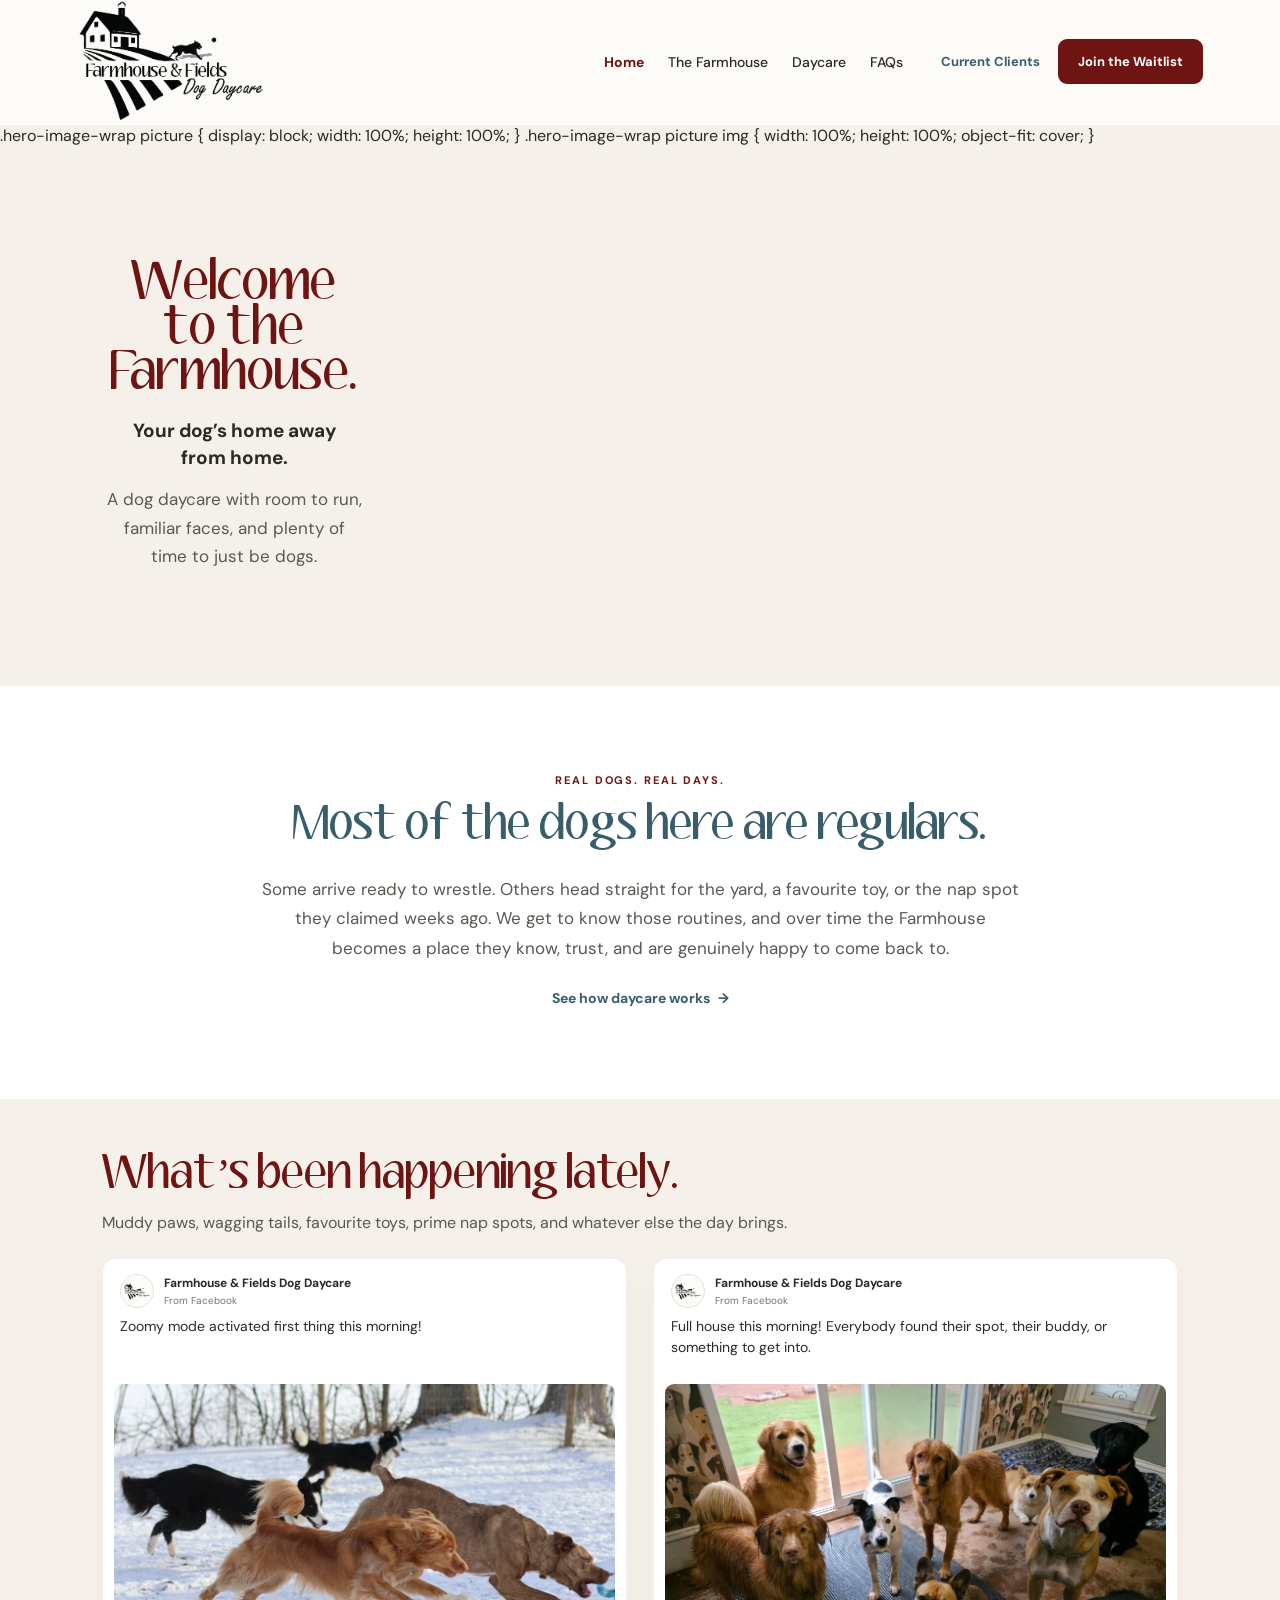
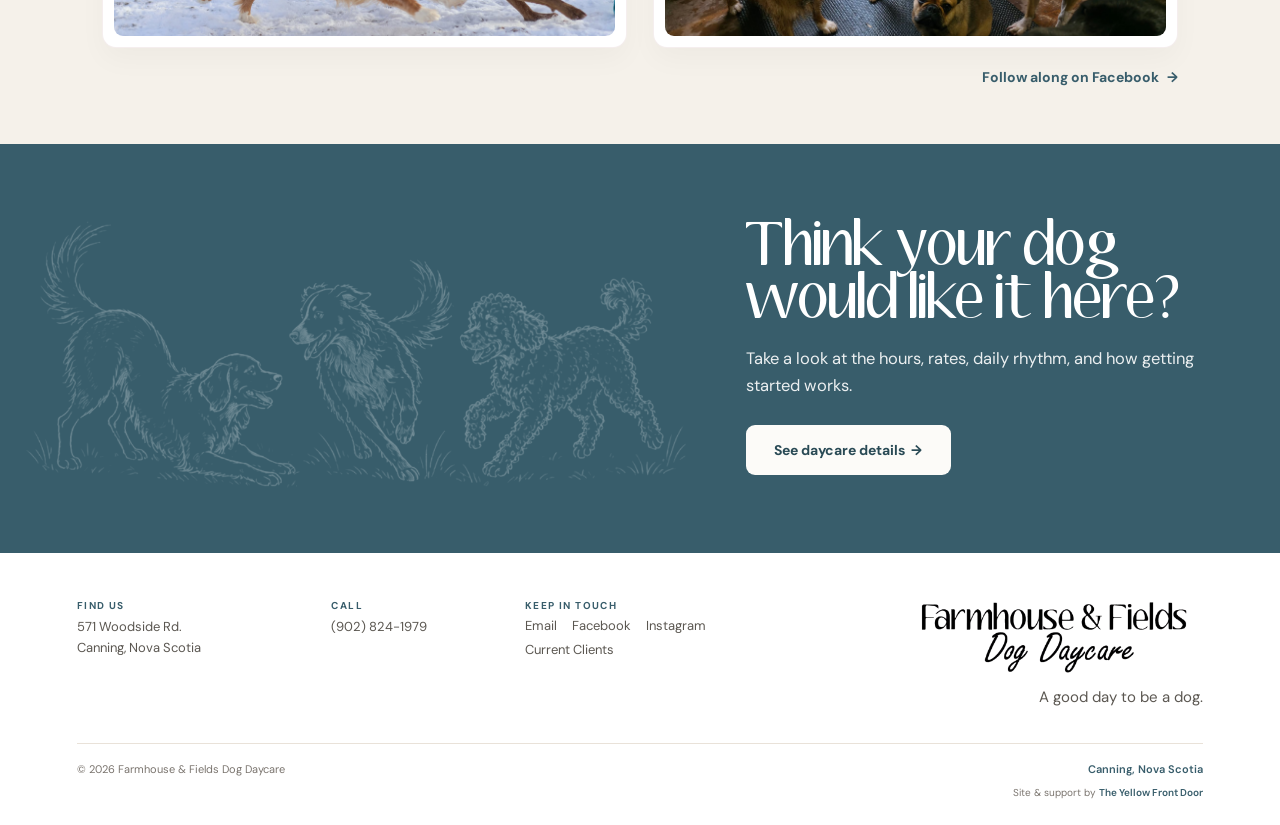
==== commit 5fea36a3: "Update index.html" ====
--- a/index.html
+++ b/index.html
@@ -1156,6 +1156,56 @@
        TABLET
     ========================================================= */
 
+   /* =========================================================
+   HERO — NARROW DESKTOP / TABLET
+   Stack before the text starts colliding with the dogs
+   ========================================================= */
+
+@media (max-width: 1080px) {
+
+  .home-hero {
+    min-height: auto;
+    display: flex;
+    flex-direction: column;
+    background: var(--oat-soft);
+  }
+
+  .hero-copy {
+    order: 1;
+    width: 88%;
+    min-height: auto;
+    margin: 0 auto;
+    padding: 50px 0 42px;
+    justify-content: center;
+  }
+
+  .hero-copy-inner {
+    width: 100%;
+    max-width: 520px;
+    padding: 0;
+    text-align: center;
+  }
+
+  .hero-title {
+    font-size: 57px;
+  }
+
+  .hero-image-wrap {
+    order: 2;
+    position: relative;
+    inset: auto;
+    width: 100%;
+    height: 420px;
+  }
+
+  .hero-image {
+    width: 100%;
+    height: 100%;
+    object-fit: cover;
+    object-position: 68% center;
+  }
+}
+    
     @media (max-width: 830px) {
 
       .home-hero {
@@ -2150,14 +2200,31 @@
     <section class="home-hero">
 
       <div class="hero-image-wrap">
-
-        <img
-          src="assets/doghero.png"
-          alt="Dogs gathered together outside at Farmhouse & Fields Dog Daycare"
-          class="hero-image"
-        >
-
-      </div>
+  <picture>
+    <source
+      media="(max-width: 1080px)"
+      srcset="assets/doghero-mobile.jpg"
+    >
+
+    <img
+      src="assets/doghero.png"
+      alt="Dogs gathered together outside at Farmhouse & Fields Dog Daycare"
+      class="hero-image"
+    >
+  </picture>
+</div>
+
+      .hero-image-wrap picture {
+  display: block;
+  width: 100%;
+  height: 100%;
+}
+
+.hero-image-wrap picture img {
+  width: 100%;
+  height: 100%;
+  object-fit: cover;
+}
 
 
       <div class="hero-copy">
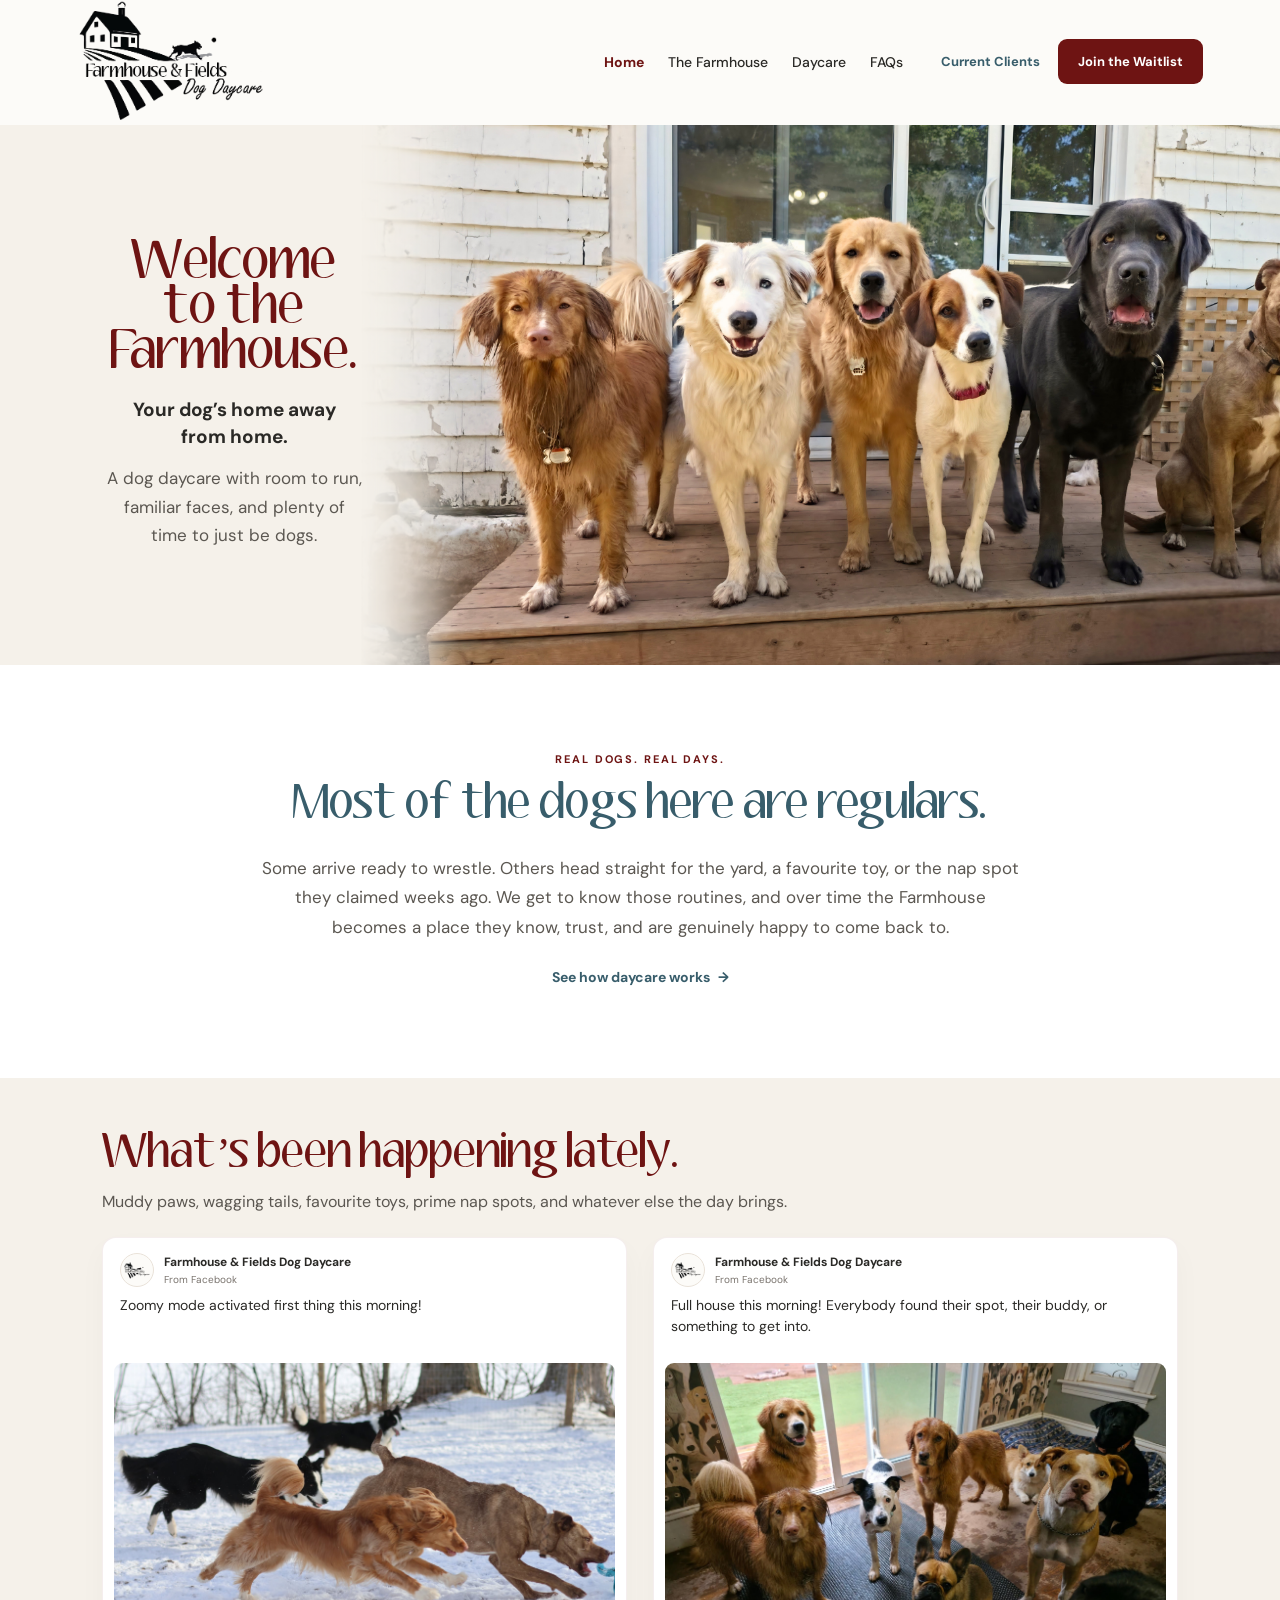
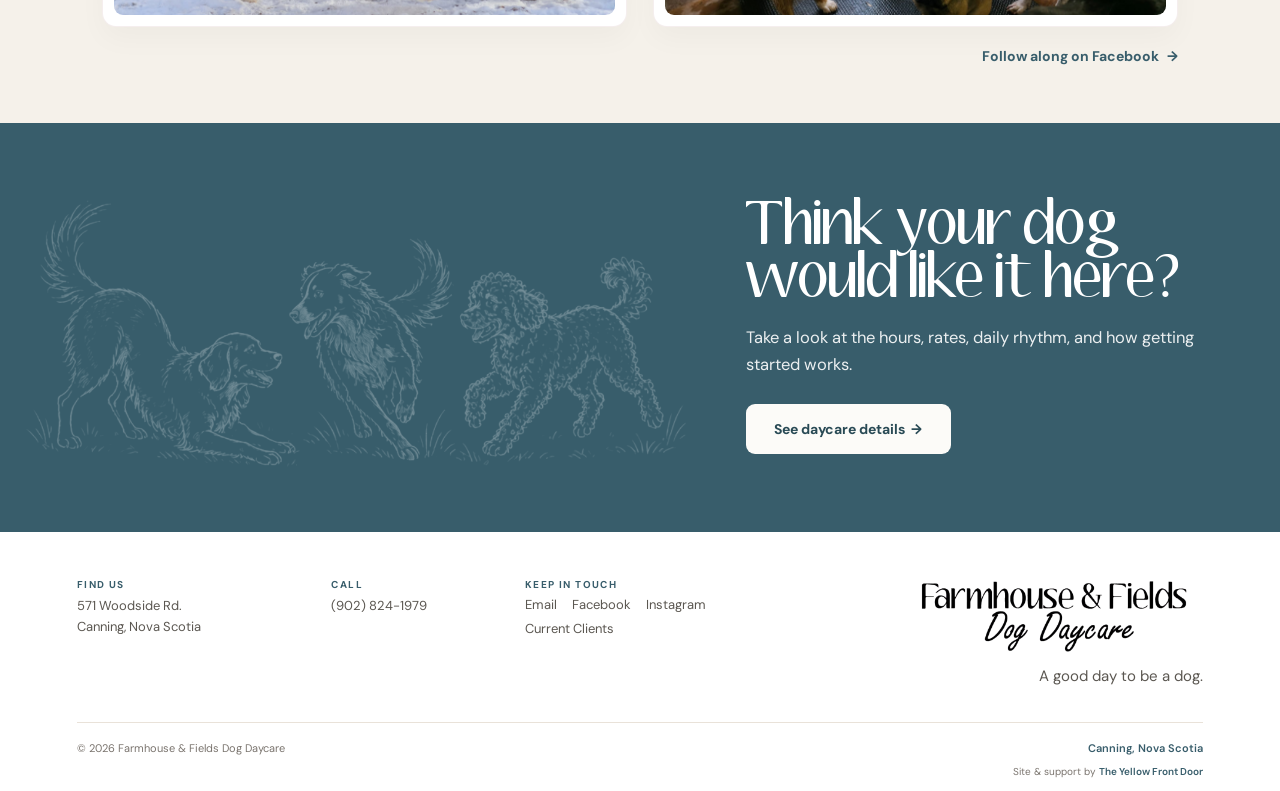
==== commit 080d23e0: "Update index.html" ====
--- a/index.html
+++ b/index.html
@@ -440,6 +440,12 @@
       overflow: hidden;
     }
 
+    .hero-image-wrap picture {
+      display: block;
+      width: 100%;
+      height: 100%;
+    }
+
     .hero-image {
       width: 100%;
       height: 100%;
@@ -1153,60 +1159,12 @@
 
 
     /* =========================================================
-       TABLET
+       NARROW DESKTOP HERO
+       Stack the hero before the copy collides with the dogs.
+       Swap to the clean, non-faded hero image via <picture>.
     ========================================================= */
 
-   /* =========================================================
-   HERO — NARROW DESKTOP / TABLET
-   Stack before the text starts colliding with the dogs
-   ========================================================= */
-
-@media (max-width: 1080px) {
-
-  .home-hero {
-    min-height: auto;
-    display: flex;
-    flex-direction: column;
-    background: var(--oat-soft);
-  }
-
-  .hero-copy {
-    order: 1;
-    width: 88%;
-    min-height: auto;
-    margin: 0 auto;
-    padding: 50px 0 42px;
-    justify-content: center;
-  }
-
-  .hero-copy-inner {
-    width: 100%;
-    max-width: 520px;
-    padding: 0;
-    text-align: center;
-  }
-
-  .hero-title {
-    font-size: 57px;
-  }
-
-  .hero-image-wrap {
-    order: 2;
-    position: relative;
-    inset: auto;
-    width: 100%;
-    height: 420px;
-  }
-
-  .hero-image {
-    width: 100%;
-    height: 100%;
-    object-fit: cover;
-    object-position: 68% center;
-  }
-}
-    
-    @media (max-width: 830px) {
+    @media (max-width: 1080px) {
 
       .home-hero {
         min-height: auto;
@@ -1223,6 +1181,7 @@
         width: 88%;
         min-height: auto;
 
+        margin: 0 auto;
         padding: 50px 0 42px;
 
         justify-content: center;
@@ -1233,6 +1192,8 @@
         max-width: 520px;
 
         padding: 0;
+
+        text-align: center;
       }
 
       .hero-title {
@@ -1246,12 +1207,70 @@
         inset: auto;
 
         width: 100%;
+        height: 420px;
+      }
+
+      .hero-image {
+        width: 100%;
+        height: 100%;
+
+        object-fit: cover;
+        object-position: 50% 48%;
+      }
+
+    }
+
+
+    /* =========================================================
+       TABLET
+    ========================================================= */
+
+    @media (max-width: 830px) {
+
+      .home-hero {
+        min-height: auto;
+
+        display: flex;
+        flex-direction: column;
+
+        background: var(--oat-soft);
+      }
+
+      .hero-copy {
+        order: 1;
+
+        width: 88%;
+        min-height: auto;
+
+        padding: 50px 0 42px;
+
+        justify-content: center;
+      }
+
+      .hero-copy-inner {
+        width: 100%;
+        max-width: 520px;
+
+        padding: 0;
+      }
+
+      .hero-title {
+        font-size: 57px;
+      }
+
+      .hero-image-wrap {
+        order: 2;
+
+        position: relative;
+        inset: auto;
+
+        width: 100%;
         height: 380px;
       }
 
       .hero-image {
         object-fit: cover;
-        object-position: 68% center;
+        object-position: 50% 48%;
       }
 
       .regulars-section {
@@ -1393,7 +1412,7 @@
         height: 100%;
 
         object-fit: cover;
-        object-position: 77% center;
+        object-position: 50% 48%;
       }
 
 
@@ -2200,31 +2219,21 @@
     <section class="home-hero">
 
       <div class="hero-image-wrap">
-  <picture>
-    <source
-      media="(max-width: 1080px)"
-      srcset="assets/doghero-mobile.jpg"
-    >
-
-    <img
-      src="assets/doghero.png"
-      alt="Dogs gathered together outside at Farmhouse & Fields Dog Daycare"
-      class="hero-image"
-    >
-  </picture>
-</div>
-
-      .hero-image-wrap picture {
-  display: block;
-  width: 100%;
-  height: 100%;
-}
-
-.hero-image-wrap picture img {
-  width: 100%;
-  height: 100%;
-  object-fit: cover;
-}
+
+        <picture>
+          <source
+            media="(max-width: 1080px)"
+            srcset="assets/dogheronofade.jpg"
+          >
+
+          <img
+            src="assets/doghero.png"
+            alt="Dogs gathered together outside at Farmhouse & Fields Dog Daycare"
+            class="hero-image"
+          >
+        </picture>
+
+      </div>
 
 
       <div class="hero-copy">
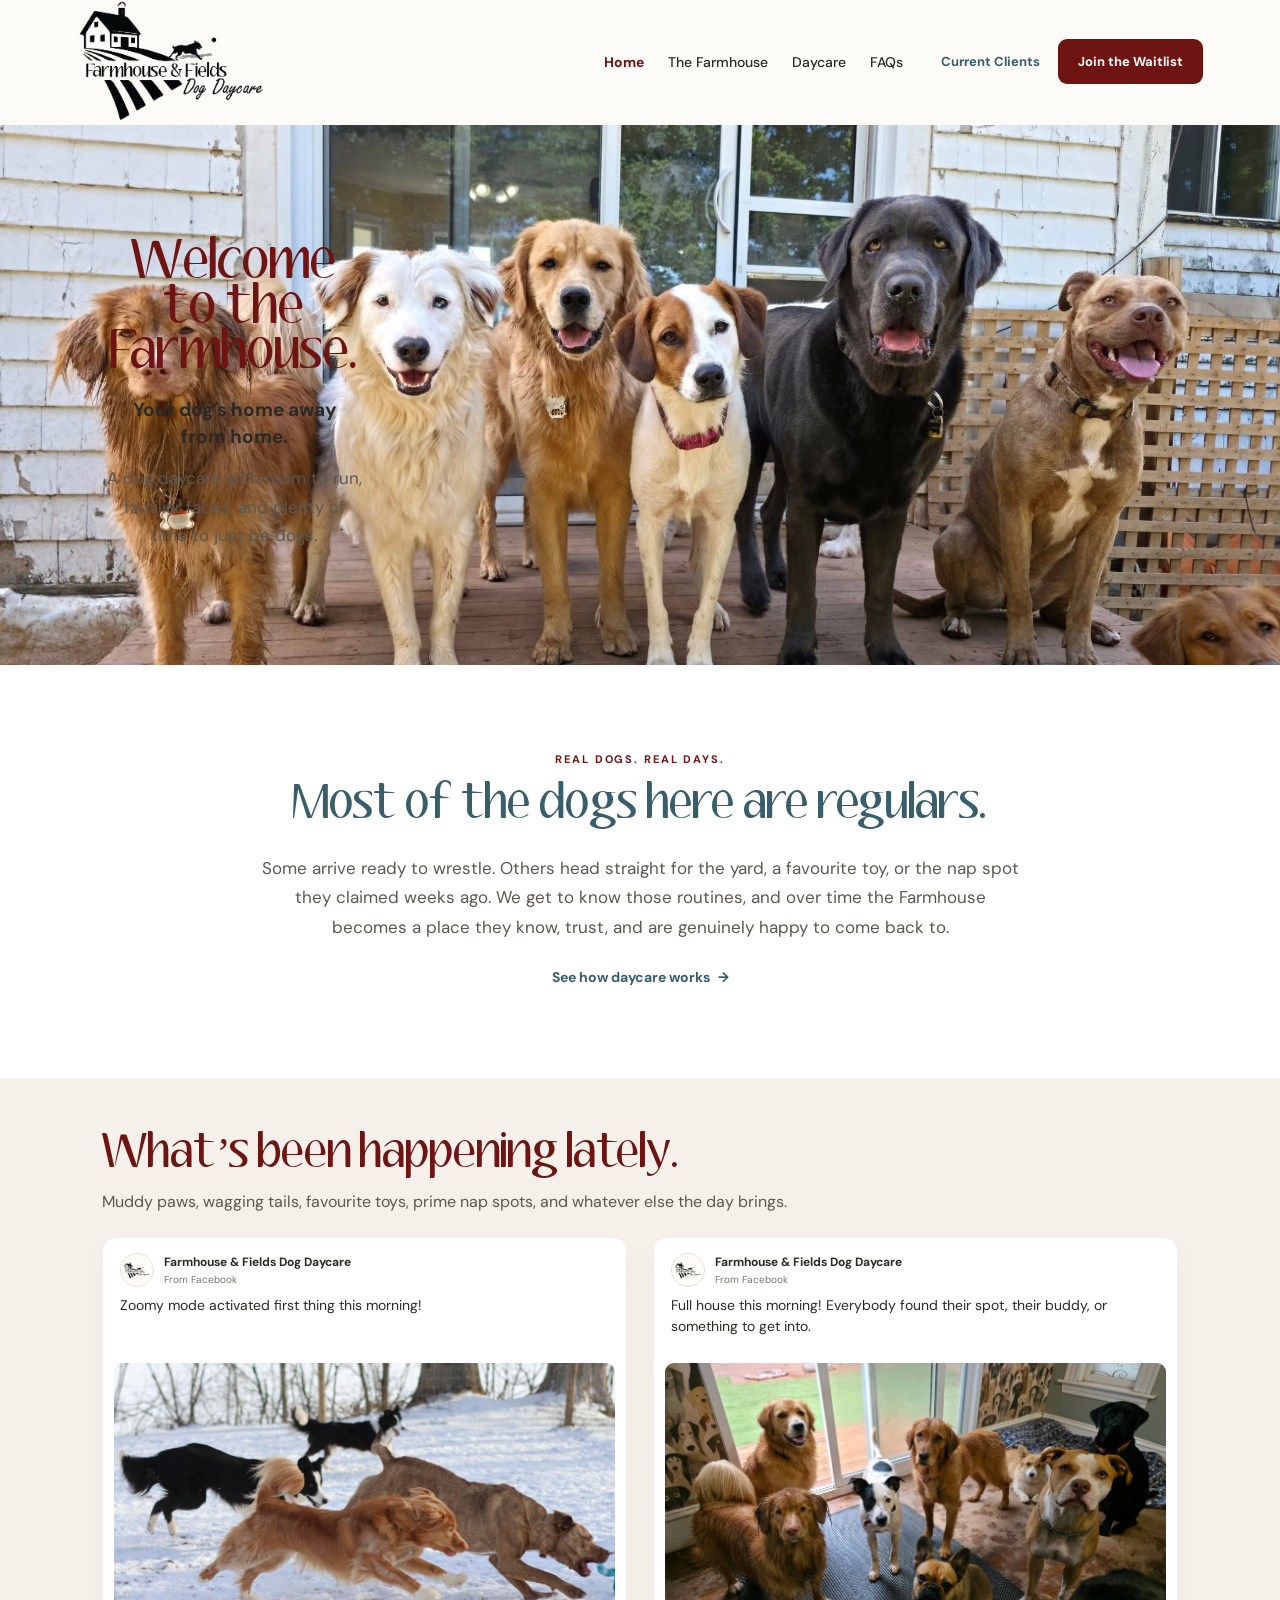
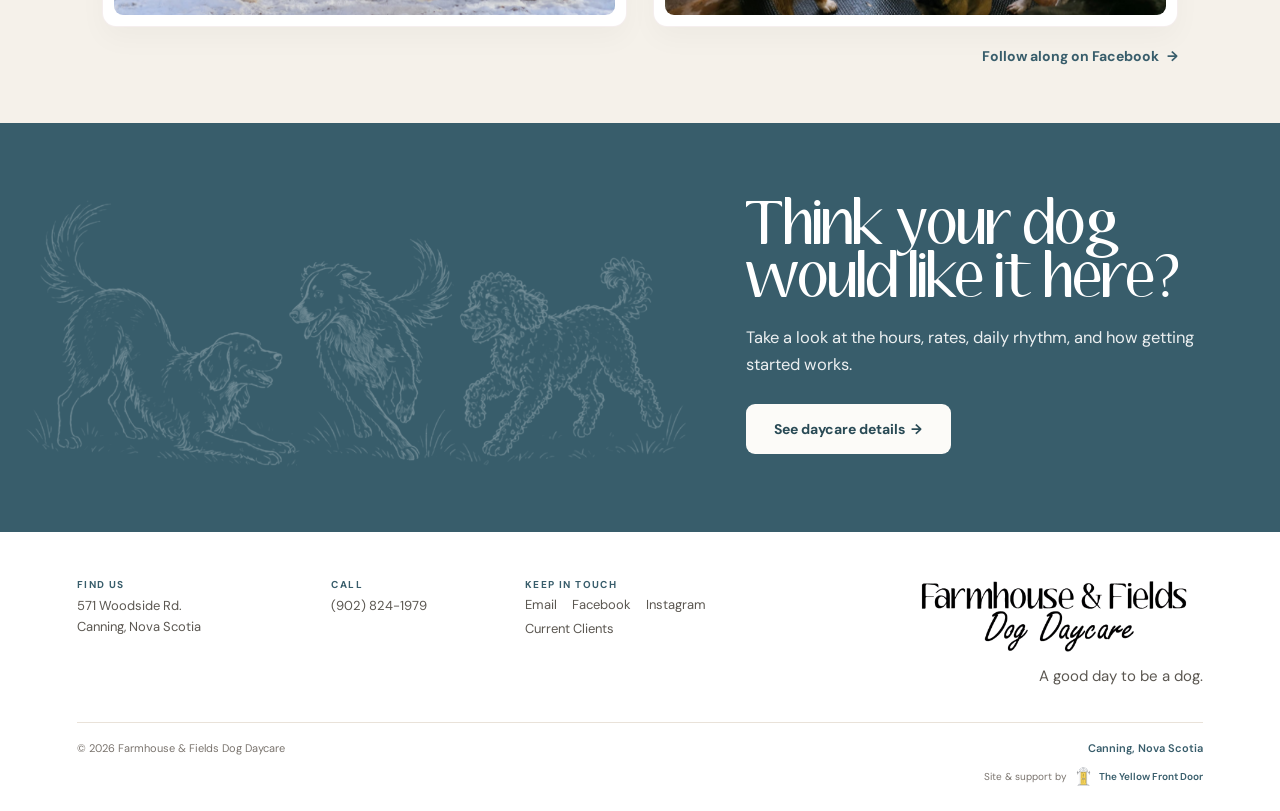
==== commit 7a62ca72: "Update index.html" ====
--- a/index.html
+++ b/index.html
@@ -1050,24 +1050,40 @@
     }
 
     .site-credit {
-      margin-top: 10px;
+      margin-top: 12px;
+
+      display: flex;
+      align-items: center;
+      justify-content: flex-end;
+      gap: 7px;
+
       color: var(--muted);
+
       font-size: 10px;
-      line-height: 1.4;
-      text-align: right;
+      line-height: 1.2;
     }
 
     .site-credit a {
+      display: inline-flex;
+      align-items: center;
+      gap: 6px;
+
       color: var(--river);
       font-weight: 600;
+
       text-decoration: none;
     }
 
     .site-credit a:hover,
     .site-credit a:focus-visible {
       color: var(--wine);
-      text-decoration: underline;
-      text-underline-offset: 2px;
+    }
+
+    .site-credit img {
+      width: auto;
+      height: 19px;
+
+      opacity: 0.92;
     }
 
 
@@ -1995,7 +2011,8 @@
       }
 
       .site-credit {
-        margin-top: 9px !important;
+        margin-top: 10px !important;
+        justify-content: center !important;
         text-align: center !important;
       }
     }
@@ -2532,8 +2549,21 @@
     </div>
 
     <div class="site-credit">
-      Site &amp; support by
-      <a href="https://www.theyellowfrontdoor.ca/" target="_blank" rel="noopener noreferrer">The Yellow Front Door</a>
+      <span>Site &amp; support by</span>
+
+      <a
+        href="https://www.theyellowfrontdoor.ca/"
+        target="_blank"
+        rel="noopener noreferrer"
+        aria-label="The Yellow Front Door"
+      >
+        <img
+          src="assets/tyfd-door.png"
+          alt=""
+          aria-hidden="true"
+        >
+        <span>The Yellow Front Door</span>
+      </a>
     </div>
   </div>
 </footer>
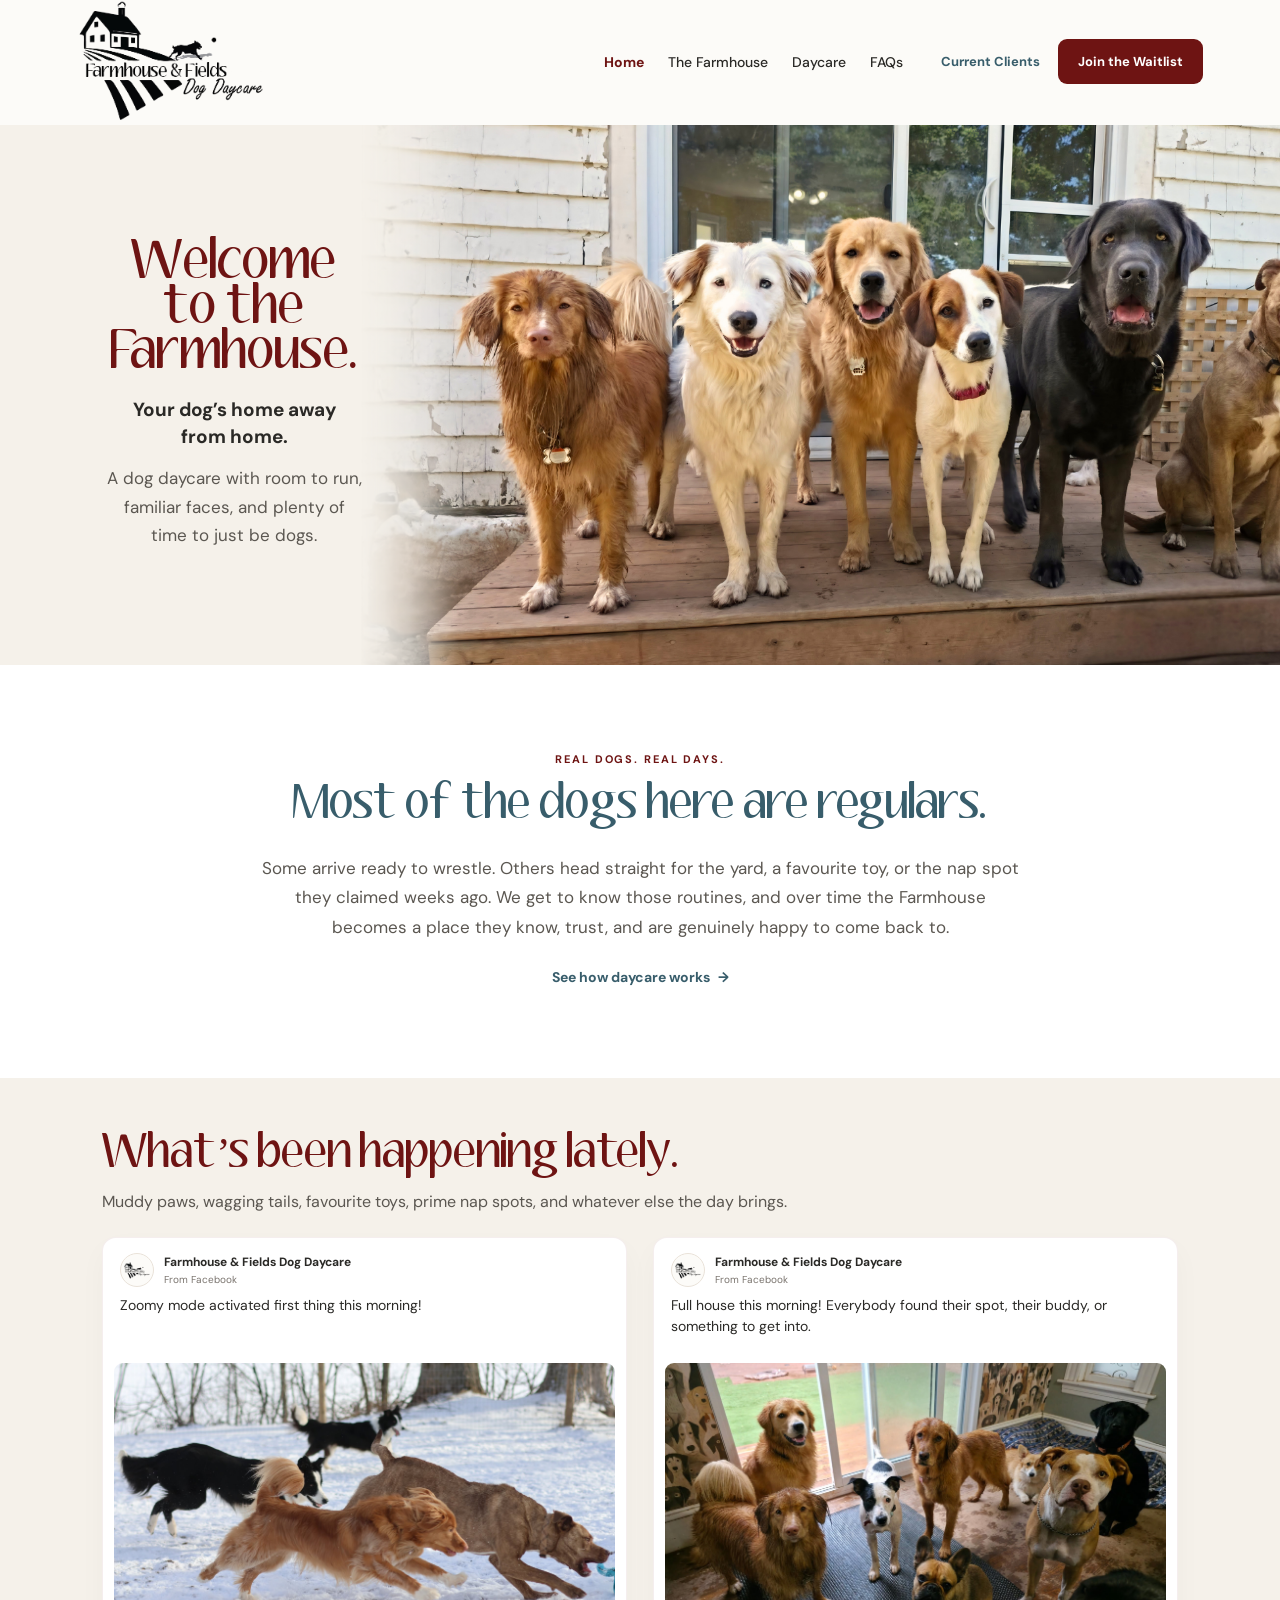
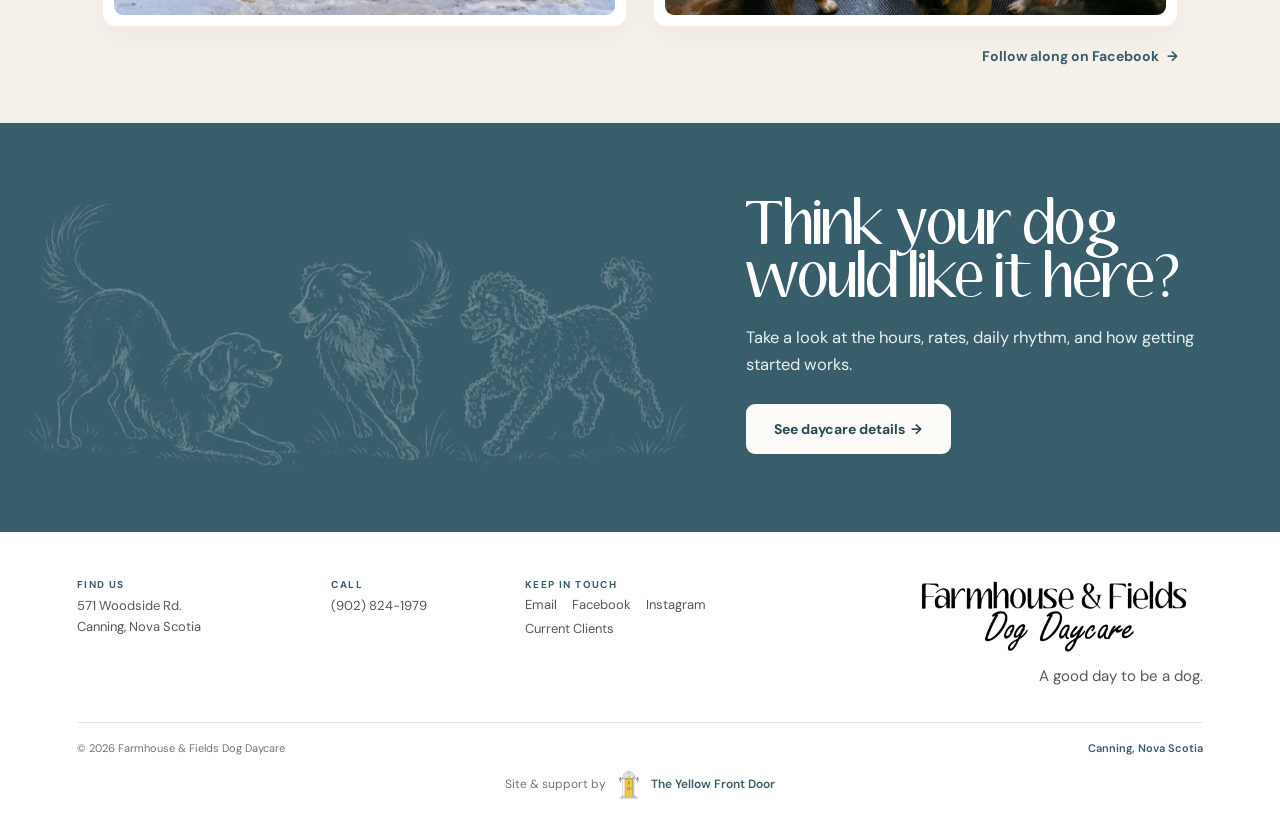
==== commit e1ccc10d: "Update index.html" ====
--- a/index.html
+++ b/index.html
@@ -1050,41 +1050,42 @@
     }
 
     .site-credit {
-      margin-top: 12px;
-
-      display: flex;
-      align-items: center;
-      justify-content: flex-end;
-      gap: 7px;
-
-      color: var(--muted);
-
-      font-size: 10px;
-      line-height: 1.2;
-    }
-
-    .site-credit a {
-      display: inline-flex;
-      align-items: center;
-      gap: 6px;
-
-      color: var(--river);
-      font-weight: 600;
-
-      text-decoration: none;
-    }
-
-    .site-credit a:hover,
-    .site-credit a:focus-visible {
-      color: var(--wine);
-    }
-
-    .site-credit img {
-      width: auto;
-      height: 19px;
-
-      opacity: 0.92;
-    }
+  margin-top: 16px;
+
+  display: flex;
+  align-items: center;
+  justify-content: center;
+  gap: 9px;
+
+  color: var(--muted);
+
+  font-size: 12px;
+  line-height: 1.3;
+  text-align: center;
+}
+
+.site-credit a {
+  display: inline-flex;
+  align-items: center;
+  gap: 8px;
+
+  color: var(--river);
+  font-weight: 600;
+
+  text-decoration: none;
+}
+
+.site-credit a:hover,
+.site-credit a:focus-visible {
+  color: var(--wine);
+}
+
+.site-credit img {
+  width: auto;
+  height: 28px;
+
+  opacity: 1;
+}
 
 
     /* =========================================================
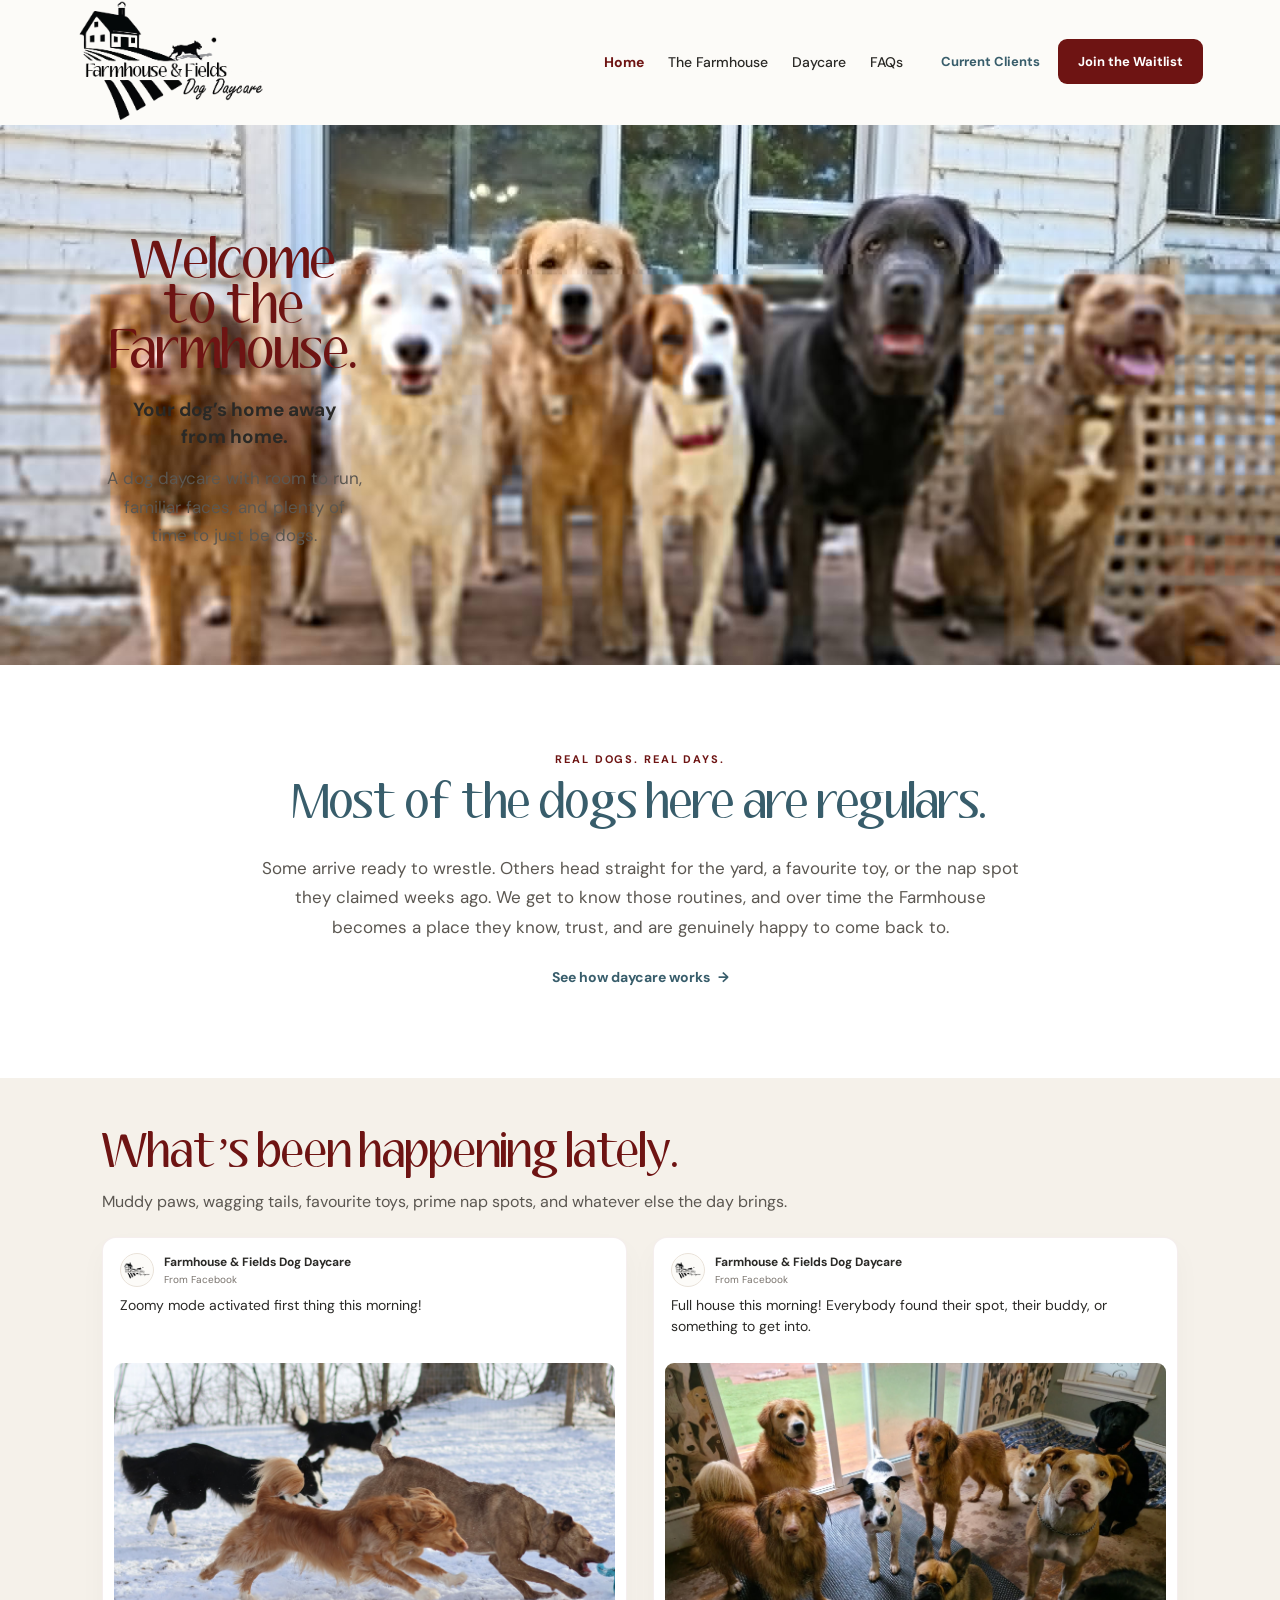
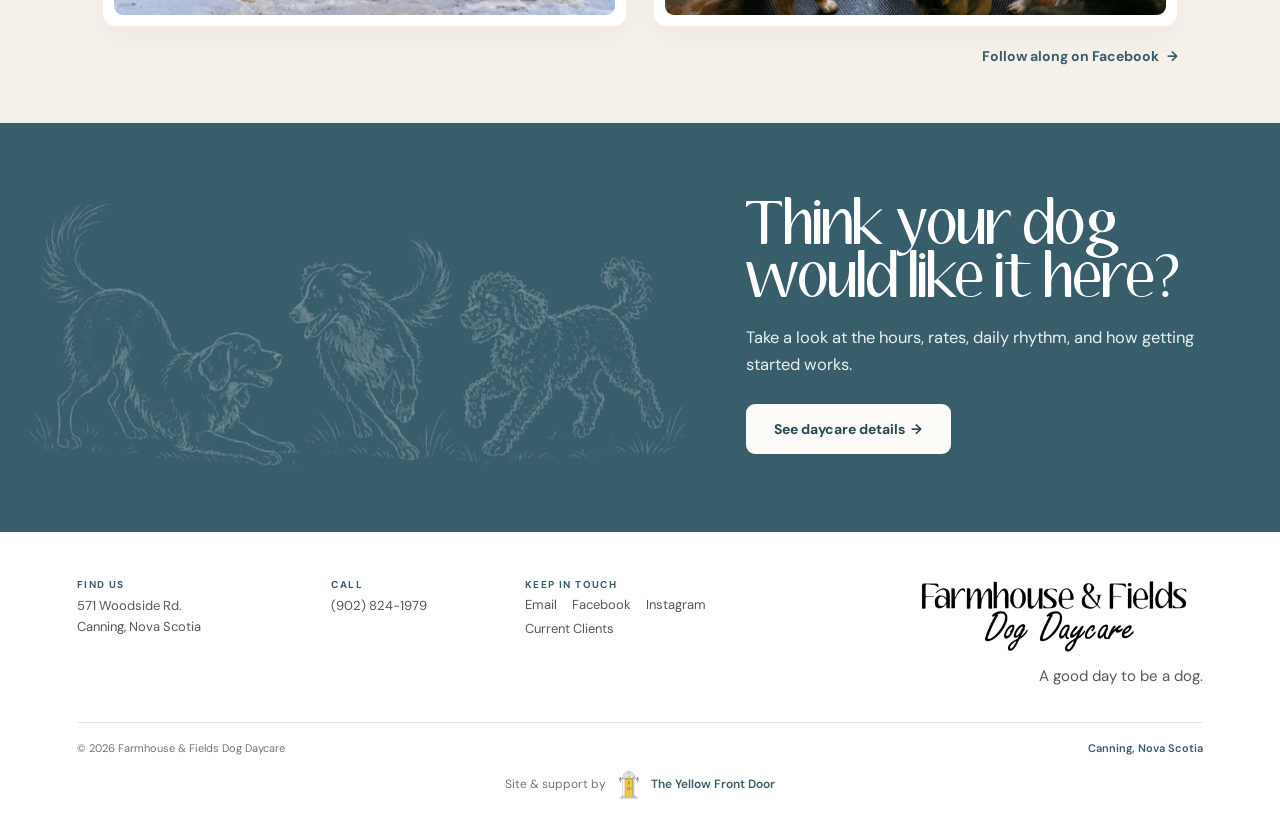
==== commit 4dc3eac8: "Update index.html" ====
--- a/index.html
+++ b/index.html
@@ -2083,6 +2083,7 @@
 
 </head>
 
+  <link rel="icon" type="image/png" href="assets/favicon.png">
 
 <body>
 
